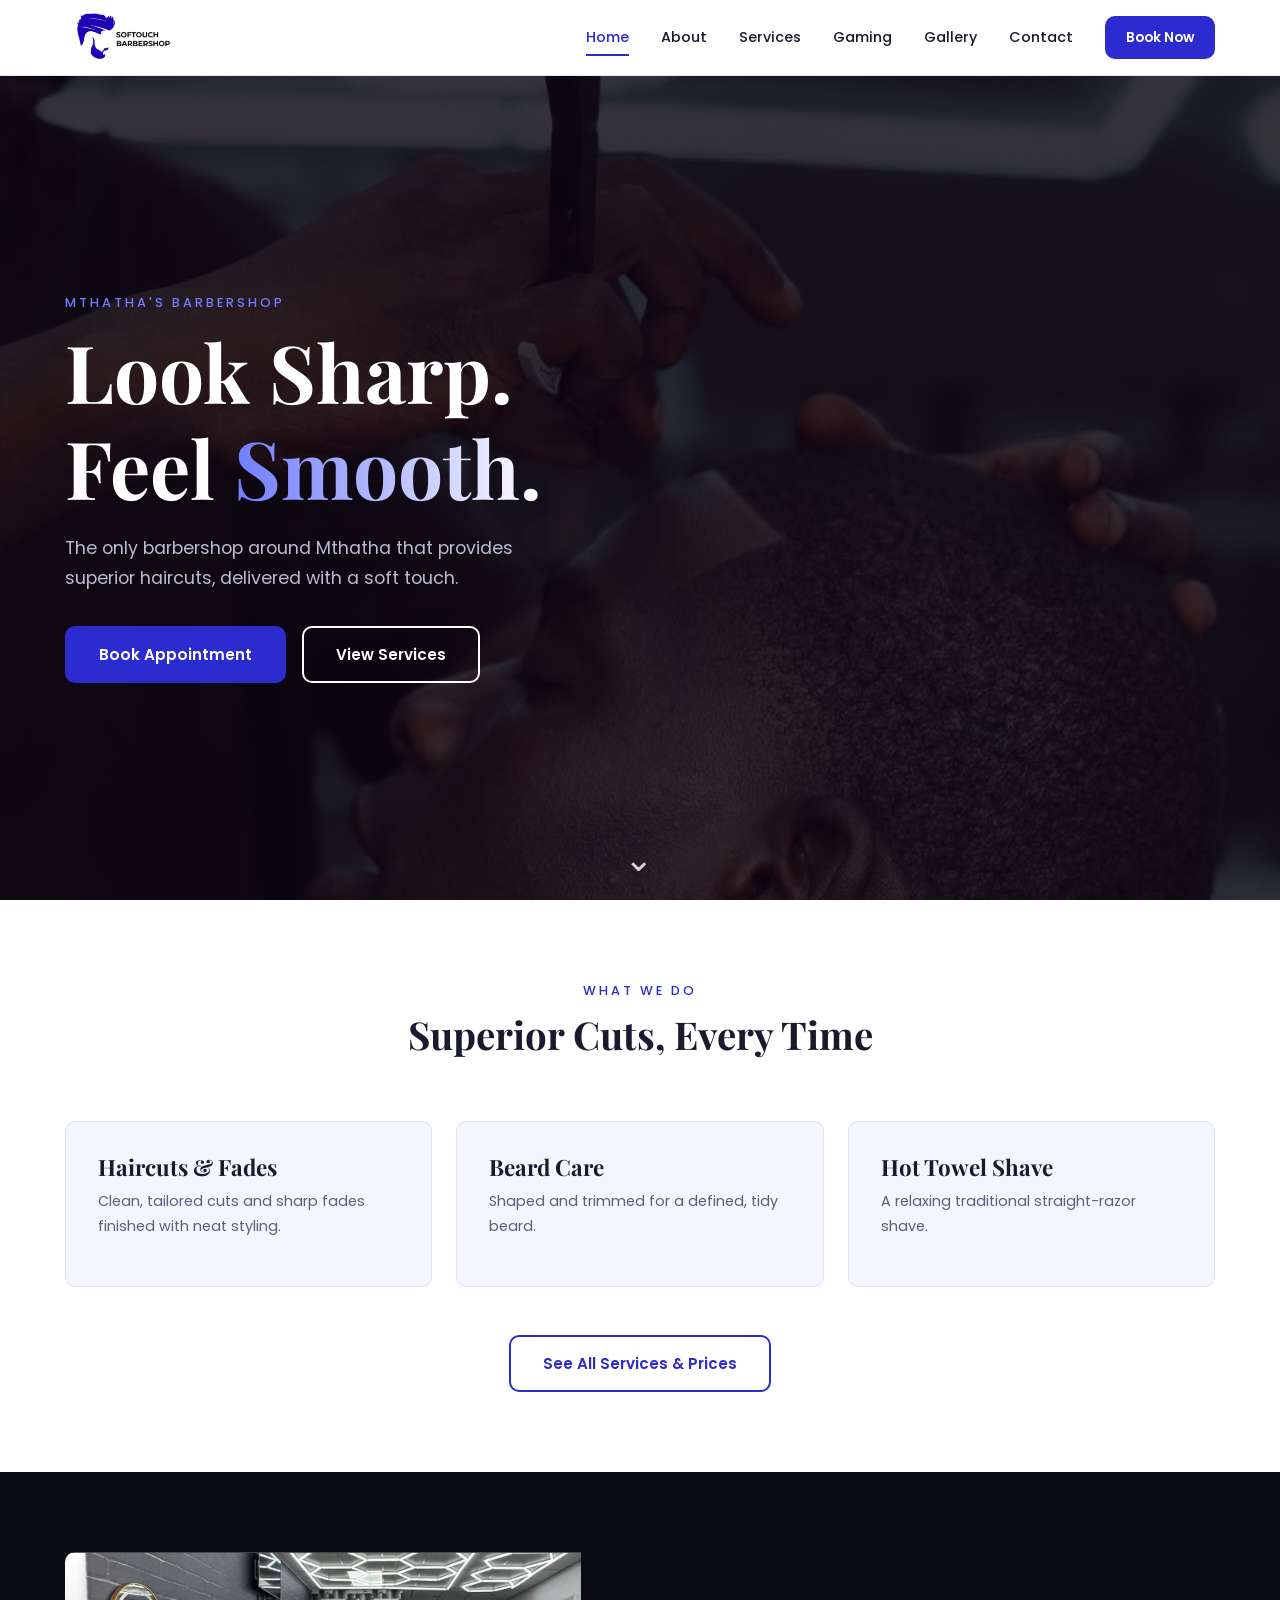
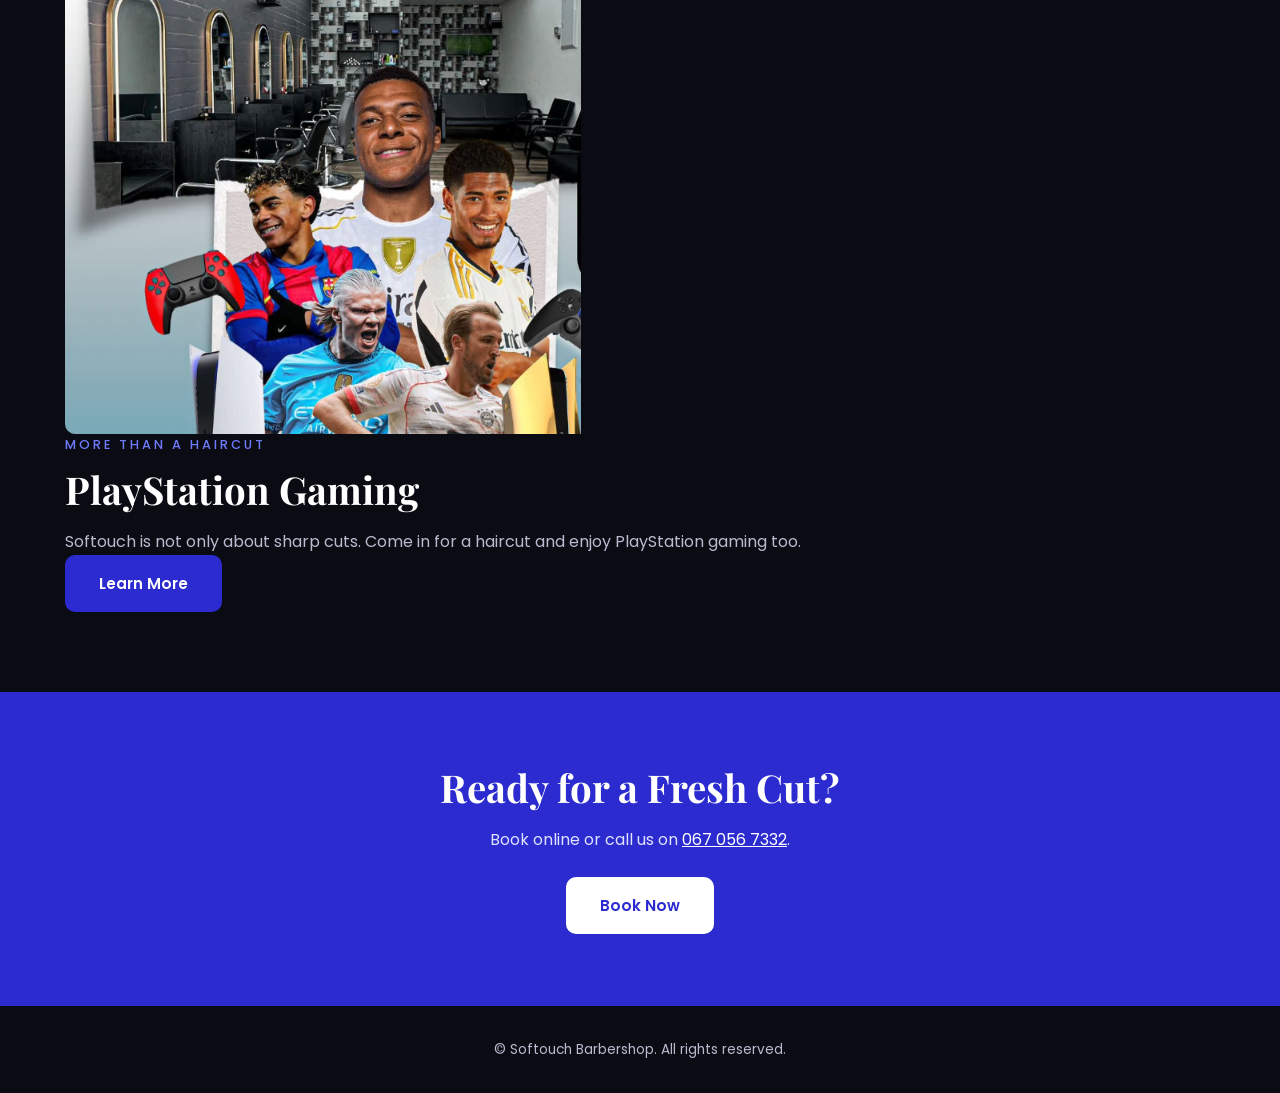
==== index.html @ b6063e14 "edited home page" ====
<!DOCTYPE html>
<html lang="en">
<head>
  <meta charset="UTF-8">
  <meta name="viewport" content="width=device-width, initial-scale=1.0">
  <title>Softouch Barbershop | Superior Haircuts in Mthatha</title>
  <meta name="description" content="Softouch Barbershop on Nelson Mandela Drive, Mthatha - superior haircuts, beard trims, shaves and PlayStation gaming. Call 067 056 7332.">
  <link rel="preconnect" href="https://fonts.googleapis.com">
  <link href="https://fonts.googleapis.com/css2?family=Playfair+Display:wght@600;700&family=Poppins:wght@300;400;500;600&display=swap" rel="stylesheet">
  <link rel="stylesheet" href="style.css">
</head>
<body>

  <header class="header" id="header">
    <div class="container nav-wrap">
      <a href="index.html" class="logo">
        <img src="images/logo.png" alt="Softouch Barbershop logo">
      </a>
      <nav class="nav" id="nav">
        <a href="index.html" class="active">Home</a>
        <a href="about.html">About</a>
        <a href="services.html">Services</a>
        <a href="gaming.html">Gaming</a>
        <a href="gallery.html">Gallery</a>
        <a href="contact.html">Contact</a>
        <a href="booking.html" class="btn btn-small">Book Now</a>
      </nav>
      <button class="menu-toggle" id="menuToggle" aria-label="Open menu">
        <span></span><span></span><span></span>
      </button>
    </div>
  </header>

  <main>
    <!-- HERO: the children of .hero-content animate in one after another (CSS only) -->
    <section class="hero">
      <div class="container hero-content">
        <p class="eyebrow">Mthatha's Barbershop</p>
        <h1>Look Sharp. <br>Feel <span class="accent">Smooth.</span></h1>
        <p class="hero-text">The only barbershop around Mthatha that provides superior haircuts, delivered with a soft touch.</p>
        <div class="hero-buttons">
          <a href="booking.html" class="btn">Book Appointment</a>
          <a href="services.html" class="btn btn-outline">View Services</a>
        </div>
      </div>
      <!-- Bouncing arrow. href="#home-services" jumps to the section below. -->
      <a href="#home-services" class="scroll-down" aria-label="Scroll down">&#8964;</a>
    </section>

    <!-- SERVICES PREVIEW. Each card sits inside a "reveal" wrapper so the
         pop-in animation doesn't interfere with the card's hover effect. -->
    <section class="section" id="home-services">
      <div class="container">
        <div class="section-head reveal">
          <p class="eyebrow">What We Do</p>
        <h2 class="drift-left">Superior Cuts, Every Time</h2>
        </div>
        <div class="cards">
          <div class="reveal" style="--delay: 0s">
            <article class="card">
              <h3>Haircuts &amp; Fades</h3>
              <p>Clean, tailored cuts and sharp fades finished with neat styling.</p>
            </article>
          </div>
          <div class="reveal" style="--delay: 0.15s">
            <article class="card">
              <h3>Beard Care</h3>
              <p>Shaped and trimmed for a defined, tidy beard.</p>
            </article>
          </div>
          <div class="reveal" style="--delay: 0.3s">
            <article class="card">
              <h3>Hot Towel Shave</h3>
              <p>A relaxing traditional straight-razor shave.</p>
            </article>
          </div>
        </div>
        <p class="center-btn reveal"><a href="services.html" class="btn btn-outline">See All Services &amp; Prices</a></p>
      </div>
    </section>

    <!-- GAMING TEASER: photo slides in from the left, text from the right -->
    <section class="section section-dark">
      <div class="container about-grid">
        <div class="about-image reveal reveal-left">
          <img src="./images/gaming.png" alt="PlayStation gaming at Softouch Barbershop">
        </div>
        <div class="about-text reveal reveal-right">
          <p class="eyebrow">More Than a Haircut</p>
          <h2>PlayStation Gaming</h2>
          <p>Softouch is not only about sharp cuts. Come in for a haircut and enjoy PlayStation gaming too.</p>
          <a href="gaming.html" class="btn">Learn More</a>
        </div>
      </div>
    </section>

    <!-- CALL TO ACTION -->
    <section class="cta">
      <div class="container reveal">
        <h2>Ready for a Fresh Cut?</h2>
        <p>Book online or call us on <a class="phone-link" href="tel:+27670567332">067 056 7332</a>.</p>
        <a href="booking.html" class="btn">Book Now</a>
      </div>
    </section>
  </main>

  <footer class="footer">
    <div class="container">
      <p>&copy; <span id="year"></span> Softouch Barbershop. All rights reserved.</p>
    </div>
  </footer>

  <script src="script.js"></script>
</body>
</html>
---- style.css ----
/* ============ COLOUR VARIABLES ============
   Blue, white and black, taken from the Softouch logo.
   Change a value here and the whole site updates. */
:root {
  --blue: #2b2bd0;          /* main blue (buttons, links, accents) */
  --blue-dark: #1d1da6;     /* darker blue for hover */
  --blue-bright: #6f7cff;   /* lighter blue, readable on black backgrounds */
  --black: #0b0b14;         /* main black */
  --black-soft: #15151f;    /* slightly lighter black for cards */
  --white: #ffffff;
  --off-white: #f4f5ff;     /* very light blue-white for cards */
  --text: #1a1a2e;          /* dark text on white sections */
  --muted: #5c5f77;         /* softer text on white sections */
  --muted-light: #b9bccf;   /* softer text on black sections */
  --radius: 10px;
}

/* ============ RESET ============ */
* { margin: 0;
   padding: 0;
    box-sizing: border-box;
}

html {
   scroll-behavior: smooth;
}

body {
  font-family: 'Poppins', sans-serif;
  background: var(--white);   /* the page is now WHITE by default */
  color: var(--text);
  line-height: 1.7;
}

img {
   max-width: 100%; 
   display: block;
}
a { text-decoration: none;
   color: inherit;
}
ul {
   list-style: none;
}

.container {
  width: 90%;
  max-width: 1150px;
  margin: 0 auto; 
}

/* ============ REUSABLE PIECES ============ */
h1, h2, h3 { font-family: 'Playfair Display', serif; line-height: 1.2; }
h2 { font-size: 2.4rem; margin-bottom: 1rem; }

.accent { color: var(--blue-bright); }

.eyebrow {
  color: var(--blue);
  text-transform: uppercase;
  letter-spacing: 3px;
  font-size: 0.8rem;
  font-weight: 500;
  margin-bottom: 0.6rem;
}

/* Buttons: solid blue with white text */
.btn {
  display: inline-block;
  background: var(--blue);
  color: var(--white);
  padding: 0.85rem 2rem;
  border: 2px solid var(--blue);
  border-radius: var(--radius);
  font-weight: 600;
  font-family: inherit;
  font-size: 0.95rem;
  cursor: pointer;
  transition: 0.3s;
}
.btn:hover { 
  background: var(--blue-dark); 
  border-color: var(--blue-dark);
}

/* Outline button: blue border, fills blue on hover */
.btn-outline { background: transparent; color: var(--blue); }
.btn-outline:hover { background: var(--blue); color: var(--white); }

.btn-small { padding: 0.5rem 1.2rem; font-size: 0.85rem; }

.section { padding: 5rem 0; background: var(--white); }
.section-head { text-align: center; margin-bottom: 3rem; }
.center-btn { text-align: center; margin-top: 3rem; }

/* BLACK sections: dark background, white text, lighter blue accents */
.section-dark { background: var(--black); color: var(--white); }
.section-dark .eyebrow { color: var(--blue-bright); }
.section-dark p { color: var(--muted-light); }
.section-dark .btn-outline { color: var(--white); border-color: var(--white); }
.section-dark .btn-outline:hover { background: var(--white); color: var(--blue); }

/* ============ HEADER (white, to match the logo's white background) ============ */
.header {
  position: fixed;
  top: 0; left: 0;
  width: 100%;
  z-index: 100;
  background: var(--white);
  border-bottom: 1px solid #e6e8ff;
  transition: 0.3s;
}
.header.scrolled { box-shadow: 0 4px 20px rgba(0, 0, 0, 0.15); }

.nav-wrap { 
  display: flex;
 justify-content: space-between; 
 align-items: center; 
 height: 75px;
}

.logo img { 
  height: 58px; 
  margin-left: 0px;
  width: auto; 
}  /* the logo contains the shop name already */

.nav {
  display: flex; 
  align-items: center;
  gap: 2rem; 
}
.nav a:not(.btn) {
  font-size: 0.9rem;
  font-weight: 500;
  color: var(--text);
  transition: 0.2s; }
.nav a:not(.btn):hover,
.nav a.active:not(.btn) { color: var(--blue); }
/* ============ NAV: BLUE LINE ON HOVER ============ */

/* Each normal nav link (not the "Book Now" button) gets an invisible line under it */
.nav a:not(.btn) {
  position: relative;              /* lets the line be positioned inside the link */
  padding: 0.4rem 0;               /* space between the text and the line */
}

.nav a:not(.btn)::after {
  content: "";                     /* a pseudo-element needs content to appear */
  position: absolute;
  left: 0;
  bottom: 0;                       /* sits along the bottom edge of the link */
  width: 100%;
  height: 2px;                     /* line thickness */
  background: var(--blue);
  transform: scaleX(0);            /* squashed to zero width, so invisible */
  transform-origin: left;          /* the line grows from the left side */
  transition: transform 0.3s ease; /* animates the growing */
}

/* On hover, and for the page you're currently on, stretch the line to full width */
.nav a:not(.btn):hover::after,
.nav a.active:not(.btn)::after {
  transform: scaleX(1);
}

/* On phones the links are stacked, so center them to keep the line only under the text */
@media (max-width: 800px) {
  .nav { align-items: center; }
  .nav a:not(.btn) { padding: 0.6rem 0; }
}

.menu-toggle { 
  display: none;
  background: none;
  border: none;
   cursor: pointer;
}
.menu-toggle span { 
  display: block;
  width: 26px;
  height: 3px; 
  background: var(--black); margin: 5px 0; transition: 0.3s; }

/* ============ HERO (black overlay, white text) ============ */
.hero {
  min-height: 100vh;
  display: flex;
  align-items: center;
  color: var(--white);
  background:
    linear-gradient(rgba(5, 5, 20, 0.75), rgba(5, 5, 20, 0.75)),
    url('./images/services.jpg') center/cover no-repeat,
    var(--black);
}
.hero-content { padding-top: 75px; }
.hero .eyebrow { color: var(--blue-bright); }
.hero h1 { font-size: clamp(2.8rem, 7vw, 5rem); margin-bottom: 1.2rem; }
.hero-text { max-width: 520px; color: var(--muted-light); margin-bottom: 2rem; font-size: 1.1rem; }
.hero-buttons { display: flex; gap: 1rem; flex-wrap: wrap; }
.hero .btn-outline { color: var(--white); border-color: var(--white); }
.hero .btn-outline:hover { background: var(--white); color: var(--blue); }

/* ============ PAGE BANNER (title strip on inner pages) ============ */
.page-banner {
  padding: calc(75px + 4rem) 0 4rem;   /* 75px = header height, so the title isn't covered */
  text-align: center;
  color: var(--white);
  background: linear-gradient(135deg, var(--black), #14146b);  /* black fading to deep blue */
}
.page-banner .eyebrow { color: var(--blue-bright); }
.page-banner h1 { font-size: clamp(2.2rem, 5vw, 3.5rem); }

/* ============ CALL TO ACTION BAND (blue) ============ */
.cta { background: var(--blue); color: var(--white); text-align: center; padding: 4.5rem 0; }
.cta p { color: #dfe2ff; margin-bottom: 1.5rem; }
.cta .phone-link { color: var(--white); text-decoration: underline; }
.cta .btn { background: var(--white); color: var(--blue); border-color: var(--white); }
.cta .btn:hover { background: var(--black); color: var(--white); border-color: var(--black); }

/* ============ HOME PAGE ANIMATIONS ============ */

/* Hero text: each item slides up in turn.
   "both" holds the hidden start state during the delay. */
@keyframes heroUp {
  from { opacity: 0; transform: translateY(40px); }
  to   { opacity: 1; transform: translateY(0); }
}
.hero-content > * { animation: heroUp 0.9s ease both; }
.hero-content > :nth-child(1) { animation-delay: 0.2s; }   /* eyebrow */
.hero-content > :nth-child(2) { animation-delay: 0.4s; }   /* heading */
.hero-content > :nth-child(3) { animation-delay: 0.6s; }   /* paragraph */
.hero-content > :nth-child(4) { animation-delay: 0.8s; }   /* buttons */

/* Shimmer: the blue gradient slides across the word "Smooth." */
@keyframes shimmer { to { background-position: 200% center; } }
.hero h1 .accent {
  background: linear-gradient(90deg, var(--blue-bright), var(--white), var(--blue-bright));
  background-size: 200% auto;
  -webkit-background-clip: text;          /* clips the gradient to the letter shapes */
  background-clip: text;
  -webkit-text-fill-color: transparent;   /* makes the text itself see-through so the gradient shows */
  animation: shimmer 4s linear infinite;
}

/* Bouncing scroll arrow at the bottom of the hero */
.hero { position: relative; }             /* so the arrow can be placed inside it */
.scroll-down {
  position: absolute;
  bottom: 1.5rem;
  left: 50%;
  margin-left: -1rem;                     /* half of the arrow's width, to center it */
  color: var(--white);
  font-size: 2.2rem;
  line-height: 1;
  opacity: 0.8;
  animation: bounce 1.8s ease-in-out infinite;
}
@keyframes bounce {
  0%, 100% { transform: translateY(0); }
  50%      { transform: translateY(12px); }
}

/* Button lift on hover (all buttons on the site) */
.btn { transition: transform 0.3s ease, background 0.3s ease, color 0.3s ease, border-color 0.3s ease; }
.btn:hover { transform: translateY(-3px); }

/* Gaming photo zooms slightly when hovered (the box clips it) */
.about-image { overflow: hidden; border-radius: var(--radius); }
.about-image img { transition: transform 0.6s ease; }
.about-image:hover img { transform: scale(1.05); }

.section-head { overflow: hidden; }

/* ============ ABOUT PAGE ============ */

/* 1. Split opening: two equal halves side by side */
.about-hero {
  display: grid;
  grid-template-columns: 1fr 1fr;
  min-height: 90vh;
  padding-top: 75px;               /* room for the fixed header */
  background: var(--black);
  color: var(--white);
}
.about-hero-text {
  display: flex;
  flex-direction: column;          /* stack the items vertically */
  justify-content: center;         /* center them top-to-bottom */
  padding: 4rem 8%;
}
.about-hero-text .eyebrow { color: var(--blue-bright); }
.about-hero-text h1 { font-size: clamp(2.4rem, 5vw, 4rem); margin-bottom: 1.2rem; }
.about-hero-text p { color: var(--muted-light); margin-bottom: 2rem; font-size: 1.1rem; max-width: 460px; }
.about-hero-text .btn { align-self: flex-start; }   /* keep the button its own width */
.about-hero-photo img { width: 100%; height: 100%; object-fit: cover; background: #14146b; }

/* 2. Story: the blue frame is a pseudo-element placed behind the photo */
.about-story-grid { display: grid; grid-template-columns: 0.9fr 1.1fr; gap: 5rem; align-items: center; }
.about-frame { position: relative; }
.about-frame::before {
  content: "";
  position: absolute;
  top: 24px; left: -24px;          /* offset the blue block down-left */
  width: 100%; height: 100%;
  background: var(--blue);
  border-radius: var(--radius);
  z-index: 0;
}
.about-frame img {
  position: relative;              /* lets z-index put the photo above the blue block */
  z-index: 1;
  width: 100%;
  height: 480px;
  object-fit: cover;
  border-radius: var(--radius);
  background: #e6e8ff;
}
.about-story p { color: var(--muted); margin-bottom: 1rem; }

/* 3. Quote band */
.about-quote { background: var(--black); padding: 5rem 0; text-align: center; }
.about-quote p {
  font-family: 'Playfair Display', serif;
  font-size: clamp(1.6rem, 4vw, 2.8rem);
  color: var(--white);
  max-width: 800px;
  margin: 0 auto;
  line-height: 1.3;
}

/* 4. Numbered features */
.about-features { background: var(--off-white); }
.feature-grid { display: grid; grid-template-columns: repeat(3, 1fr); gap: 2rem; }
.feature { border-top: 4px solid var(--blue); padding-top: 1.5rem; }
.feature-num {
  display: block;
  font-family: 'Playfair Display', serif;
  font-size: 3rem;
  color: var(--blue);
  line-height: 1;
  margin-bottom: 0.8rem;
}
.feature h3 { font-size: 1.4rem; margin-bottom: 0.5rem; }
.feature p { color: var(--muted); font-size: 0.95rem; }

/* About page on tablets and phones: stack everything */
@media (max-width: 800px) {
  .about-hero { grid-template-columns: 1fr; min-height: auto; }
  .about-hero-text { padding: 3rem 6%; }
  .about-hero-photo img { height: 320px; }
  .about-story-grid, .feature-grid { grid-template-columns: 1fr; gap: 2.5rem; }
  .about-frame { margin-left: 24px; }   /* makes space for the offset blue frame */
  .about-frame img { height: 340px; }
}
/* ============ CARDS ============ */
.cards { display: grid; grid-template-columns: repeat(auto-fit, minmax(300px, 1fr)); gap: 1.5rem; }
.card {
  background: var(--off-white);
  padding: 2rem;
  border-radius: var(--radius);
  border: 1px solid #dfe2ff;
  transition: 0.3s;
}
.card:hover { transform: translateY(-6px); border-color: var(--blue); }
.card h3 { font-size: 1.4rem; margin-bottom: 0.5rem; }
.card p { color: var(--muted); font-size: 0.9rem; margin-bottom: 1rem; }
.price { color: var(--blue); font-size: 1.5rem; font-weight: 600; }
/* ============ ABOUT: COMMUNITY & CULTURE ============ */
.community-intro { max-width: 700px; margin: 0 auto; }   /* centers the intro paragraph */
.community-intro a { color: var(--blue-bright); text-decoration: underline; }
.community-intro a:hover { color: var(--white); }

.community-grid { display: grid; grid-template-columns: repeat(3, 1fr); gap: 1.5rem; }
.community-card {
  background: var(--black-soft);
  border: 1px solid #26264a;
  border-left: 4px solid var(--blue);          /* blue accent stripe on the left */
  border-radius: var(--radius);
  padding: 2rem;
  transition: transform 0.3s ease, border-color 0.3s ease;
}
.community-card:hover { transform: translateY(-8px); border-color: var(--blue-bright); }
.community-card h3 { color: var(--white); font-size: 1.4rem; margin-bottom: 0.5rem; }
.community-card p { color: var(--muted-light); font-size: 0.95rem; margin: 0; }

@media (max-width: 800px) {
  .community-grid { grid-template-columns: 1fr; }   /* stack the cards on phones */
}

/* ============ GALLERY ============ */
.gallery { display: grid; grid-template-columns: repeat(auto-fit, minmax(260px, 1fr)); gap: 1rem; }

/* figure is the box around each photo + caption. overflow:hidden clips the zoom effect inside rounded corners */
.gallery figure { position: relative; overflow: hidden; border-radius: var(--radius); background: #e6e8ff; }

.gallery img { width: 100%; height: 320px; object-fit: cover; transition: 0.4s; }
.gallery figure:hover img { transform: scale(1.06); }

/* Caption sits on the bottom of the photo with a black fade behind it so the white text is readable */
.gallery figcaption {
  position: absolute;
  bottom: 0; left: 0;
  width: 100%;
  padding: 2rem 1rem 0.8rem;
  color: var(--white);
  font-weight: 500;
  font-size: 0.9rem;
  background: linear-gradient(transparent, rgba(5, 5, 20, 0.85));
}

/* ============ BOOKING FORM ============ */
.booking-wrap { max-width: 800px; }
.form-row { display: grid; grid-template-columns: 1fr 1fr; gap: 1.5rem; margin-bottom: 1.5rem; }
.field label { display: block; margin-bottom: 0.4rem; font-size: 0.85rem; color: var(--muted); }
.field input, .field select {
  width: 100%;
  padding: 0.8rem 1rem;
  background: var(--off-white);
  color: var(--text);
  border: 1px solid #cfd3f5;
  border-radius: var(--radius);
  font-family: inherit;
  font-size: 0.95rem;
}
.field input:focus, .field select:focus { outline: none; border-color: var(--blue); }
.field.invalid input, .field.invalid select { border-color: #d63a3a; }
.error { color: #d63a3a; font-size: 0.78rem; display: block; min-height: 1.2em; }
.form-success { margin-top: 1rem; color: var(--blue); font-weight: 500; }

/* ============ CONTACT ============ */
.contact-grid { display: grid; grid-template-columns: 1fr 1fr; gap: 4rem; }
.contact-grid p { color: var(--muted); margin-bottom: 0.5rem; }
.contact-grid h3 { margin-bottom: 1rem; font-size: 1.6rem; }
.phone-link { color: var(--blue); }
.phone-link:hover { text-decoration: underline; }
.hours li { display: flex; justify-content: space-between; padding: 0.7rem 0; border-bottom: 1px solid #e0e3ff; color: var(--muted); }

/* ============ FOOTER (black) ============ */
.footer { text-align: center; padding: 2rem 0; background: var(--black); color: var(--muted-light); font-size: 0.85rem; }

/* ============ RESPONSIVE (tablets and phones) ============ */
@media (max-width: 800px) {
  .menu-toggle { display: block; }

  .nav {
    position: absolute;
    top: 75px; left: 0;
    width: 100%;
    flex-direction: column;
    background: var(--white);
    padding: 2rem 0;
    display: none;
    border-bottom: 1px solid #e6e8ff;
  }
  .nav.open { display: flex; }

  .about-grid, .contact-grid, .form-row { grid-template-columns: 1fr; }
  .about-grid { gap: 2rem; }
  .section { padding: 3.5rem 0; }
}
/* ============ LIGHTBOX (gallery photo viewer) ============ */
.gallery figure { cursor: pointer; }   /* shows the hand cursor over photos */

.lightbox {
  position: fixed;
  inset: 0;                            /* shorthand for top/right/bottom/left = 0, covers the whole screen */
  background: rgba(5, 5, 20, 0.92);
  display: none;                       /* hidden until JS adds the "open" class */
  align-items: center;
  justify-content: center;
  z-index: 300;                        /* above the header (z-index 100) */
}
.lightbox.open { display: flex; }

.lightbox img { max-width: 85%; max-height: 85vh; border-radius: var(--radius); }

.lightbox button {
  position: absolute;
  background: none;
  border: none;
  color: var(--white);
  font-size: 2rem;
  cursor: pointer;
  padding: 1rem;
}
.lightbox-close { top: 1rem; right: 1.5rem; font-size: 2.5rem !important; }
.lightbox-prev { left: 0.5rem; top: 50%; transform: translateY(-50%); }
.lightbox-next { right: 0.5rem; top: 50%; transform: translateY(-50%); }
.lightbox button:hover { color: var(--blue-bright); }
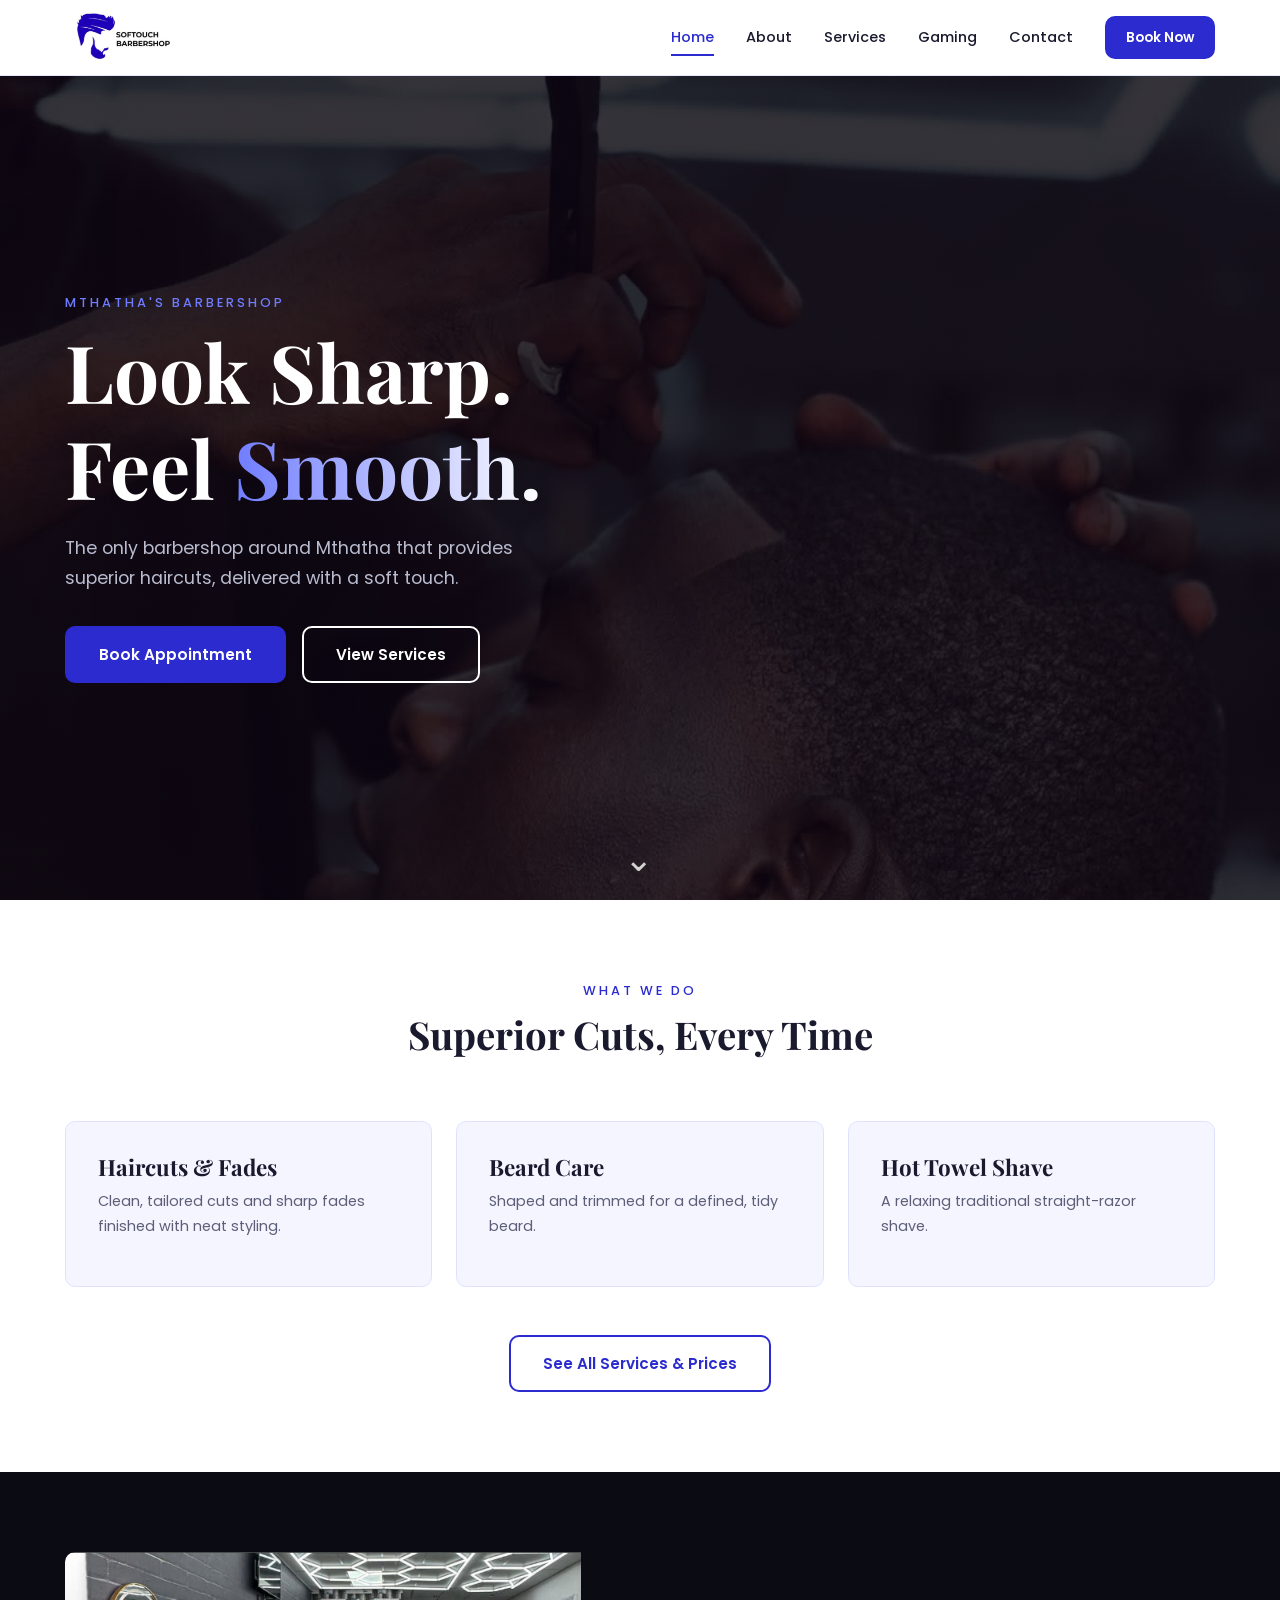
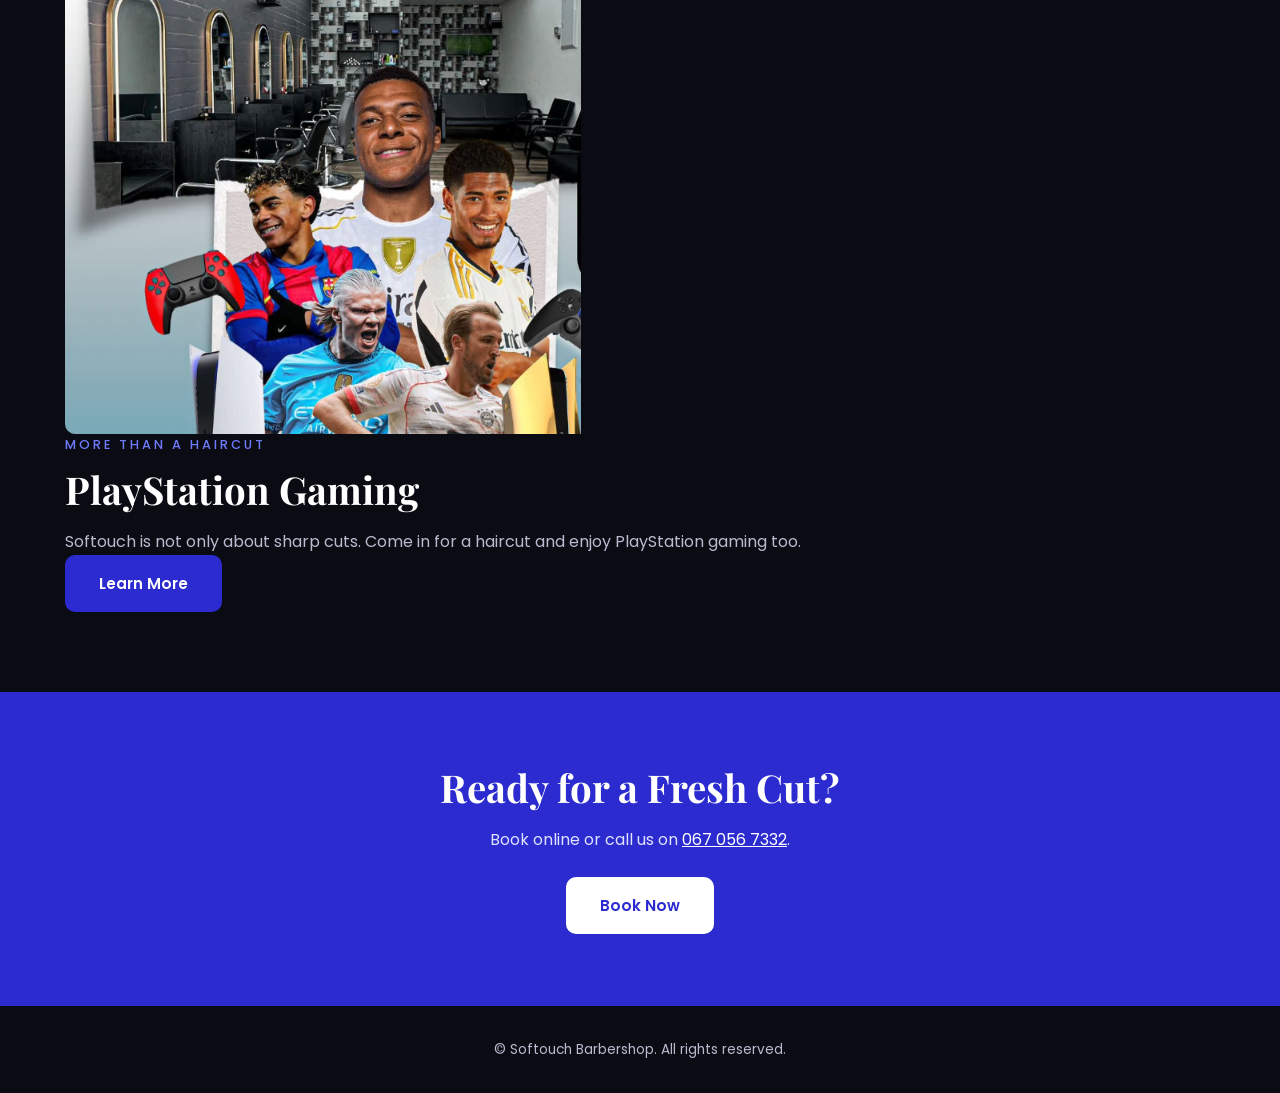
==== commit b954bf94: "removed gallery <a> to all html pages" ====
--- a/index.html
+++ b/index.html
@@ -21,7 +21,6 @@
         <a href="about.html">About</a>
         <a href="services.html">Services</a>
         <a href="gaming.html">Gaming</a>
-        <a href="gallery.html">Gallery</a>
         <a href="contact.html">Contact</a>
         <a href="booking.html" class="btn btn-small">Book Now</a>
       </nav>
--- a/style.css
+++ b/style.css
@@ -351,6 +351,7 @@
   .about-hero-photo img { height: 320px; }
   .about-story-grid, .feature-grid { grid-template-columns: 1fr; gap: 2.5rem; }
   .about-frame { margin-left: 24px; }   /* makes space for the offset blue frame */
+  
   .about-frame img { height: 340px; }
 }
 /* ============ CARDS ============ */
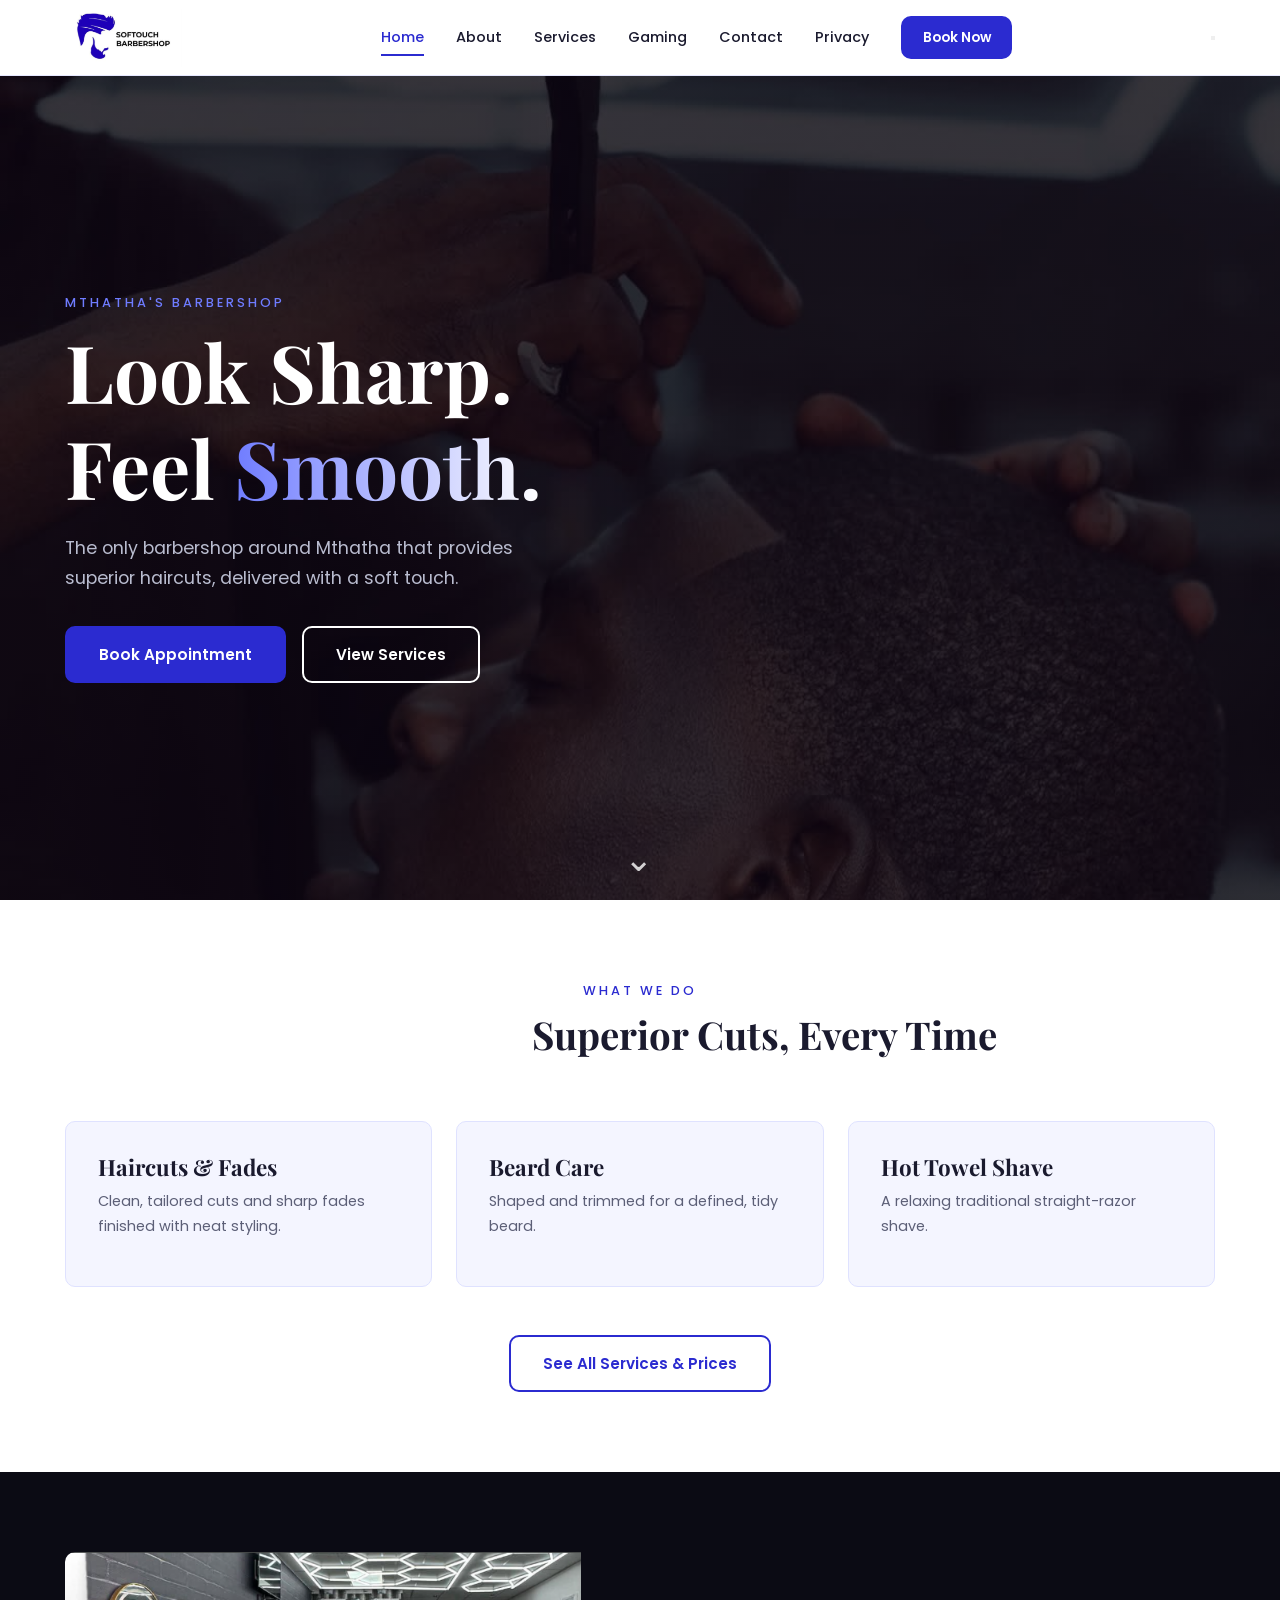
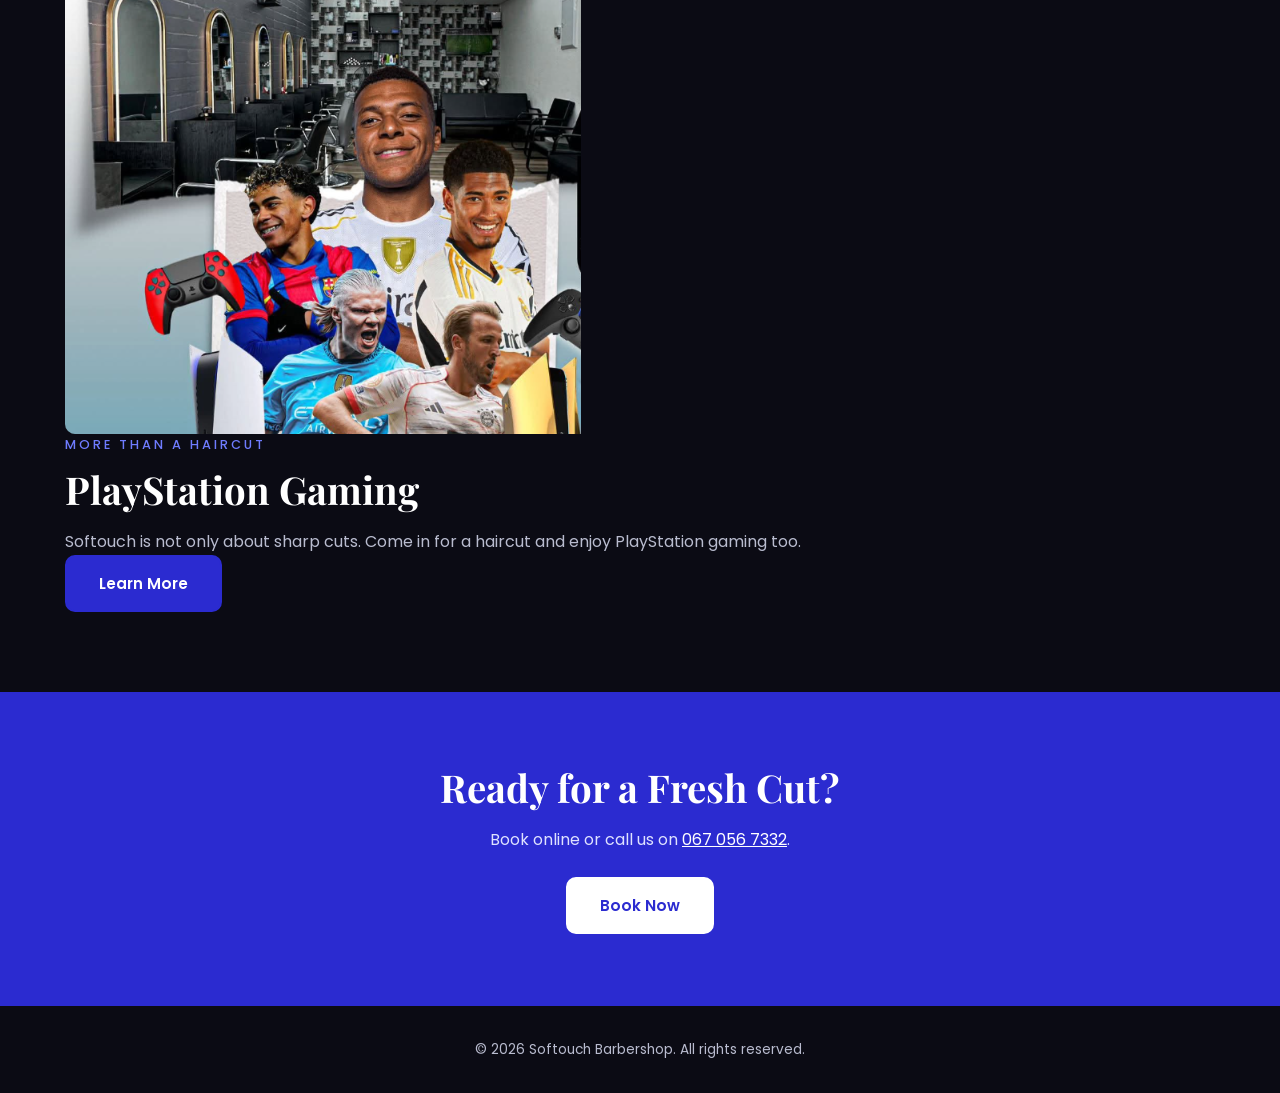
==== commit 3a4cd5ff: "added privacy.html to all nav" ====
--- a/index.html
+++ b/index.html
@@ -22,6 +22,7 @@
         <a href="services.html">Services</a>
         <a href="gaming.html">Gaming</a>
         <a href="contact.html">Contact</a>
+        <a href="privacy.html">Privacy</a>
         <a href="booking.html" class="btn btn-small">Book Now</a>
       </nav>
       <button class="menu-toggle" id="menuToggle" aria-label="Open menu">
--- a/style.css
+++ b/style.css
@@ -170,18 +170,121 @@
   .nav a:not(.btn) { padding: 0.6rem 0; }
 }
 
-.menu-toggle { 
-  display: none;
-  background: none;
-  border: none;
-   cursor: pointer;
-}
-.menu-toggle span { 
-  display: block;
-  width: 26px;
-  height: 3px; 
-  background: var(--black); margin: 5px 0; transition: 0.3s; }
-
+/* ============ MOBILE MENU: FINAL (glass panel + hover toggle) ============ */
+@media (max-width: 800px) {
+
+  /* ---------- TOGGLE BUTTON ---------- */
+  .header .menu-toggle {
+    --toggle: #2b2bd0;                 /* CHANGE THIS ONE COLOUR to recolour the whole button */
+    display: flex !important;
+    flex-direction: column;            /* stack the three bars vertically */
+    justify-content: center;
+    align-items: center;
+    gap: 5px;                          /* space between bars */
+    width: 46px;
+    height: 46px;
+    padding: 0;
+    background: #ffffff;
+    border: 2px solid var(--toggle);   /* outline uses the colour above */
+    border-radius: 12px;
+    cursor: pointer;
+    position: relative;
+    z-index: 300;                      /* stays above the menu panel */
+    transition: background 0.3s ease, transform 0.3s ease, box-shadow 0.3s ease;
+  }
+
+  /* The three bars use the same colour */
+  .header .menu-toggle span {
+    display: block !important;
+    width: 24px;
+    height: 3px;
+    margin: 0;
+    background: var(--toggle) !important;
+    border-radius: 2px;
+    transition: transform 0.3s ease, opacity 0.3s ease, background 0.3s ease;
+  }
+
+  /* HOVER (and keyboard focus): box fills with the colour, bars turn white, button lifts */
+  .header .menu-toggle:hover,
+  .header .menu-toggle:focus-visible {
+    background: var(--toggle);
+    transform: translateY(-2px);
+    box-shadow: 0 8px 18px rgba(43, 43, 208, 0.35);   /* shadow glow: edit the rgb to match your colour */
+  }
+
+  /* OPEN state: the same filled look, so it's clear the menu is on */
+  .header .menu-toggle.open { background: var(--toggle); }
+
+  .header .menu-toggle:hover span,
+  .header .menu-toggle:focus-visible span,
+  .header .menu-toggle.open span {
+    background: #ffffff !important;
+  }
+
+  /* Pressed: shrinks slightly, which also gives feedback on touch screens */
+  .header .menu-toggle:active { transform: scale(0.94); }
+
+  /* Bars turn into an X when open (8px = bar height 3px + gap 5px) */
+  .header .menu-toggle.open span:nth-child(1) { transform: translateY(8px) rotate(45deg); }
+  .header .menu-toggle.open span:nth-child(2) { opacity: 0; }
+  .header .menu-toggle.open span:nth-child(3) { transform: translateY(-8px) rotate(-45deg); }
+
+  /* ---------- MENU PANEL (unchanged from your version) ---------- */
+  .header .nav {
+    display: none;
+    position: absolute !important;
+    top: 83px !important;
+    left: 12px !important;
+    right: 12px !important;
+    bottom: auto !important;
+    width: auto !important;
+    height: auto !important;
+    min-height: 0 !important;
+    flex-direction: column !important;
+    justify-content: flex-start !important;
+    align-items: stretch !important;
+    gap: 0.5rem !important;
+    padding: 1rem !important;
+    border-radius: 18px !important;
+    background: rgba(11, 11, 40, 0.94) !important;
+    -webkit-backdrop-filter: blur(16px) saturate(160%);
+    backdrop-filter: blur(16px) saturate(160%);
+    border: 1px solid rgba(255, 255, 255, 0.25) !important;
+    box-shadow: 0 20px 40px rgba(0, 0, 0, 0.3) !important;
+    z-index: 200;
+  }
+
+  .header .nav.open { display: flex !important; }
+
+  .header .nav a:not(.btn) {
+    display: block !important;
+    width: 100% !important;
+    text-align: left !important;
+    padding: 0.95rem 1.2rem !important;
+    font-size: 1.02rem !important;
+    color: #ffffff !important;
+    background: rgba(255, 255, 255, 0.1) !important;
+    border: 1px solid rgba(255, 255, 255, 0.15) !important;
+    border-radius: 12px !important;
+    opacity: 1 !important;
+  }
+
+  .header .nav a:not(.btn)::after { display: none !important; content: none !important; }
+
+  .header .nav a.active:not(.btn) {
+    background: rgba(43, 43, 208, 0.6) !important;
+    border-color: rgba(111, 124, 255, 0.8) !important;
+  }
+
+  .header .nav .btn {
+    display: block !important;
+    width: 100% !important;
+    margin: 0.5rem 0 0 !important;
+    padding: 0.95rem 0 !important;
+    text-align: center !important;
+    border-radius: 12px !important;
+  }
+}
 /* ============ HERO (black overlay, white text) ============ */
 .hero {
   min-height: 100vh;
@@ -388,27 +491,39 @@
 @media (max-width: 800px) {
   .community-grid { grid-template-columns: 1fr; }   /* stack the cards on phones */
 }
-
-/* ============ GALLERY ============ */
-.gallery { display: grid; grid-template-columns: repeat(auto-fit, minmax(260px, 1fr)); gap: 1rem; }
-
-/* figure is the box around each photo + caption. overflow:hidden clips the zoom effect inside rounded corners */
-.gallery figure { position: relative; overflow: hidden; border-radius: var(--radius); background: #e6e8ff; }
-
-.gallery img { width: 100%; height: 320px; object-fit: cover; transition: 0.4s; }
-.gallery figure:hover img { transform: scale(1.06); }
-
-/* Caption sits on the bottom of the photo with a black fade behind it so the white text is readable */
-.gallery figcaption {
-  position: absolute;
-  bottom: 0; left: 0;
-  width: 100%;
-  padding: 2rem 1rem 0.8rem;
-  color: var(--white);
-  font-weight: 500;
-  font-size: 0.9rem;
-  background: linear-gradient(transparent, rgba(5, 5, 20, 0.85));
-}
+/* ============ GAMING: HOW IT WORKS ============ */
+.game-how { background: var(--white); }
+
+.step-grid { display: grid; grid-template-columns: repeat(3, 1fr); gap: 2rem; }
+.step { text-align: center; padding: 1rem; }
+.step-num {
+  display: flex;                    /* flex centers the number inside the circle */
+  align-items: center;
+  justify-content: center;
+  width: 64px; height: 64px;
+  margin: 0 auto 1rem;              /* auto left/right margins center the circle */
+  background: var(--blue);
+  color: var(--white);
+  font-family: 'Playfair Display', serif;
+  font-size: 1.8rem;
+  border-radius: 50%;               /* 50% turns the square into a circle */
+  box-shadow: 0 0 0 6px #dfe2ff;    /* soft ring around the circle */
+}
+.step h3 { font-size: 1.4rem; margin-bottom: 0.5rem; }
+.step p { color: var(--muted); font-size: 0.95rem; }
+
+/* Small rule line under the steps */
+.game-note {
+  text-align: center;
+  margin-top: 2.5rem;
+  color: var(--blue);
+  font-weight: 600;
+}
+
+@media (max-width: 800px) {
+  .step-grid { grid-template-columns: 1fr; gap: 1.5rem; }
+}
+
 
 /* ============ BOOKING FORM ============ */
 .booking-wrap { max-width: 800px; }
@@ -428,6 +543,10 @@
 .field.invalid input, .field.invalid select { border-color: #d63a3a; }
 .error { color: #d63a3a; font-size: 0.78rem; display: block; min-height: 1.2em; }
 .form-success { margin-top: 1rem; color: var(--blue); font-weight: 500; }
+/* ============ BOOKING NOTES ============ */
+.form-note { color: var(--muted); font-size: 0.92rem; margin-bottom: 1.5rem; }
+.booking-wrap .form-note:last-child { margin: 1.5rem 0 0; }   /* the "Prefer to call?" line under the form */
+.form-success { line-height: 1.5; }
 
 /* ============ CONTACT ============ */
 .contact-grid { display: grid; grid-template-columns: 1fr 1fr; gap: 4rem; }
@@ -488,4 +607,226 @@
 .lightbox-close { top: 1rem; right: 1.5rem; font-size: 2.5rem !important; }
 .lightbox-prev { left: 0.5rem; top: 50%; transform: translateY(-50%); }
 .lightbox-next { right: 0.5rem; top: 50%; transform: translateY(-50%); }
-.lightbox button:hover { color: var(--blue-bright); }+.lightbox button:hover { color: var(--blue-bright); }
+/* ============ SERVICES PAGE ============ */
+
+/* Trust bar: black strip with three facts, separated by thin lines */
+.trust-bar { background: var(--black); color: var(--white); padding: 1.6rem 0; }
+.trust-grid { display: grid; grid-template-columns: repeat(3, 1fr); text-align: center; }
+.trust-item { display: flex; flex-direction: column; padding: 0.4rem 1rem; }
+.trust-item + .trust-item { border-left: 1px solid #2a2a55; }   /* line between items, not before the first */
+.trust-item strong { color: var(--blue-bright); font-size: 1.05rem; }
+.trust-item span { color: var(--muted-light); font-size: 0.85rem; }
+
+.services-pro { background: var(--off-white); }
+.services-intro { max-width: 620px; margin: 0 auto; color: var(--muted); }
+
+/* Card grid: as many 260px+ columns as fit */
+.service-grid { display: grid; grid-template-columns: repeat(auto-fit, minmax(260px, 1fr)); gap: 1.8rem; }
+
+.service-card {
+  height: 100%;                       /* all cards in a row end up the same height */
+  display: flex;
+  flex-direction: column;
+  background: var(--white);
+  border: 1px solid #e0e3ff;
+  border-radius: var(--radius);
+  overflow: hidden;                   /* clips the photo to the rounded corners */
+  box-shadow: 0 4px 18px rgba(11, 11, 20, 0.06);
+  transition: transform 0.3s ease, box-shadow 0.3s ease;
+}
+.service-card:hover { transform: translateY(-8px); box-shadow: 0 16px 36px rgba(43, 43, 208, 0.18); }
+
+.service-img { position: relative; height: 200px; background: #dfe2ff; overflow: hidden; }
+.service-img img { width: 100%; height: 100%; object-fit: cover; transition: transform 0.5s ease; }
+.service-card:hover .service-img img { transform: scale(1.07); }   /* photo zooms on hover */
+
+/* Category tag in the corner of the photo */
+.service-tag {
+  position: absolute;
+  top: 12px; left: 12px;
+  background: var(--blue);
+  color: var(--white);
+  font-size: 0.7rem;
+  font-weight: 600;
+  letter-spacing: 1px;
+  text-transform: uppercase;
+  padding: 0.3rem 0.8rem;
+  border-radius: 50px;
+}
+
+.service-body { display: flex; flex-direction: column; flex-grow: 1; padding: 1.5rem; }
+.service-body h3 { font-size: 1.35rem; margin-bottom: 0.4rem; }
+.service-body p { color: var(--muted); font-size: 0.92rem; flex-grow: 1; }   /* pushes the price row to the bottom */
+
+.service-foot {
+  display: flex;
+  justify-content: space-between;
+  align-items: center;
+  margin-top: 1.2rem;
+  padding-top: 1rem;
+  border-top: 1px solid #e6e8ff;
+}
+.service-price { color: var(--blue); font-size: 1.45rem; font-weight: 600; }
+.service-ask { font-size: 0.95rem; }
+.service-link { font-weight: 600; font-size: 0.9rem; color: var(--black); transition: color 0.3s ease; }
+.service-link:hover { color: var(--blue); }
+
+/* Free PlayStation band */
+.perk-band { background: var(--blue); color: var(--white); padding: 3rem 0; }
+.perk-inner { display: flex; align-items: center; gap: 2rem; }
+.perk-icon { font-size: 3.2rem; line-height: 1; }
+.perk-inner h2 { font-size: 1.8rem; margin-bottom: 0.3rem; }
+.perk-inner p { color: #dfe2ff; }
+.perk-inner > div { flex-grow: 1; }
+.perk-band .btn { background: var(--white); color: var(--blue); border-color: var(--white); }
+.perk-band .btn:hover { background: var(--black); color: var(--white); border-color: var(--black); }
+
+@media (max-width: 800px) {
+  .trust-grid { grid-template-columns: 1fr; gap: 0.6rem; }
+  .trust-item + .trust-item { border-left: 0; border-top: 1px solid #2a2a55; padding-top: 0.8rem; }
+  .perk-inner { flex-direction: column; text-align: center; }
+}
+/* ============ GAMING PAGE (complete) ============ */
+
+@keyframes gameUp {
+  from { opacity: 0; transform: translateY(40px); }
+  to   { opacity: 1; transform: translateY(0); }
+}
+@keyframes glowPulse {
+  0%, 100% { transform: scale(1);   opacity: 0.7; }
+  50%      { transform: scale(1.2); opacity: 1; }
+}
+
+/* Hero: black with a pulsing blue glow behind the content */
+.game-hero {
+  position: relative;
+  overflow: hidden;
+  padding: calc(75px + 5rem) 0 6rem;
+  background: var(--black);
+  color: var(--white);
+}
+.game-hero::before {
+  content: "";
+  position: absolute;
+  top: 10%; right: -10%;
+  width: 600px; height: 600px;
+  background: radial-gradient(circle, rgba(43, 43, 208, 0.55), transparent 65%);
+  animation: glowPulse 5s ease-in-out infinite;
+  pointer-events: none;
+}
+.game-hero-grid {
+  position: relative;
+  display: grid;
+  grid-template-columns: 1.1fr 0.9fr;
+  gap: 4rem;
+  align-items: center;
+}
+.game-hero-text .eyebrow { color: var(--blue-bright); }
+.game-hero-text h1 { font-size: clamp(2.6rem, 6vw, 4.6rem); margin-bottom: 1.2rem; }
+.game-hero-text p { color: var(--muted-light); font-size: 1.1rem; margin-bottom: 2rem; max-width: 480px; }
+.game-hero .hero-buttons { display: flex; gap: 1rem; flex-wrap: wrap; }
+.game-hero .btn-outline { color: var(--white); border-color: var(--white); }
+.game-hero .btn-outline:hover { background: var(--white); color: var(--blue); }
+
+.game-hero-text > * { animation: gameUp 0.9s ease both; }
+.game-hero-text > :nth-child(1) { animation-delay: 0.2s; }
+.game-hero-text > :nth-child(2) { animation-delay: 0.4s; }
+.game-hero-text > :nth-child(3) { animation-delay: 0.6s; }
+.game-hero-text > :nth-child(4) { animation-delay: 0.8s; }
+
+.game-hero-photo img {
+  width: 100%;
+  height: 440px;
+  object-fit: cover;
+  border-radius: var(--radius);
+  border: 3px solid var(--blue);
+  box-shadow: 0 0 40px rgba(43, 43, 208, 0.6);
+  transform: rotate(3deg);
+  transition: transform 0.5s ease;
+  background: var(--black-soft);
+}
+.game-hero-photo img:hover { transform: rotate(0deg) scale(1.03); }
+
+/* How it works: three numbered steps */
+.game-how { background: var(--white); }
+.step-grid { display: grid; grid-template-columns: repeat(3, 1fr); gap: 2rem; }
+.step { text-align: center; padding: 1rem; }
+.step-num {
+  display: flex;
+  align-items: center;
+  justify-content: center;
+  width: 64px; height: 64px;
+  margin: 0 auto 1rem;
+  background: var(--blue);
+  color: var(--white);
+  font-family: 'Playfair Display', serif;
+  font-size: 1.8rem;
+  border-radius: 50%;
+  box-shadow: 0 0 0 6px #dfe2ff;
+}
+.step h3 { font-size: 1.4rem; margin-bottom: 0.5rem; }
+.step p { color: var(--muted); font-size: 0.95rem; }
+.game-note { text-align: center; margin-top: 2.5rem; color: var(--blue); font-weight: 600; }
+
+/* Feature cards */
+.game-features { background: var(--off-white); }
+.game-cards { display: grid; grid-template-columns: repeat(3, 1fr); gap: 1.5rem; }
+.game-card {
+  background: var(--white);
+  border: 1px solid #dfe2ff;
+  border-bottom: 4px solid var(--blue);
+  border-radius: var(--radius);
+  padding: 2.2rem 2rem;
+  text-align: center;
+}
+.game-icon { display: block; font-size: 2.6rem; margin-bottom: 0.8rem; }
+.game-card h3 { font-size: 1.4rem; margin-bottom: 0.6rem; }
+.game-card p { color: var(--muted); font-size: 0.95rem; margin-bottom: 1.2rem; }
+.game-tag {
+  display: inline-block;
+  background: var(--blue);
+  color: var(--white);
+  font-size: 0.75rem;
+  font-weight: 600;
+  letter-spacing: 1px;
+  text-transform: uppercase;
+  padding: 0.35rem 0.9rem;
+  border-radius: 50px;
+}
+
+/* Tournaments */
+.game-events-grid { display: grid; grid-template-columns: 1.2fr 0.8fr; gap: 4rem; align-items: center; }
+.game-events .phone-link { color: var(--blue-bright); }
+.game-events p { margin-bottom: 1rem; }
+.game-scoreboard {
+  display: flex;
+  flex-direction: column;
+  align-items: center;
+  text-align: center;
+  padding: 3rem 2rem;
+  background: var(--black-soft);
+  border: 2px solid var(--blue);
+  border-radius: var(--radius);
+  box-shadow: 0 0 30px rgba(43, 43, 208, 0.4);
+}
+.score-label { color: var(--blue-bright); text-transform: uppercase; letter-spacing: 3px; font-size: 0.8rem; }
+.score-value { font-family: 'Playfair Display', serif; font-size: 4.5rem; color: var(--white); line-height: 1.1; margin: 0.5rem 0; }
+.score-note { color: var(--muted-light); font-size: 0.9rem; }
+
+@media (max-width: 800px) {
+  .game-hero { padding: calc(75px + 3rem) 0 4rem; }
+  .game-hero-grid, .game-events-grid, .game-cards, .step-grid { grid-template-columns: 1fr; gap: 2.5rem; }
+  .game-hero-photo img { height: 300px; }
+  .game-hero::before { width: 350px; height: 350px; }
+}
+/* ============ LEGAL PAGES (privacy policy) ============ */
+.legal { max-width: 760px; }                    /* narrow column: long text is easier to read */
+.legal h2 { font-size: 1.5rem; margin: 2.2rem 0 0.6rem; }
+.legal p { color: var(--muted); margin-bottom: 1rem; }
+.legal strong { color: var(--text); }
+.legal-date { font-size: 0.85rem; color: var(--blue); font-weight: 600; }
+
+/* Privacy link in the footer */
+.footer a { color: var(--blue-bright); text-decoration: underline; }
+.footer a:hover { color: var(--white); }
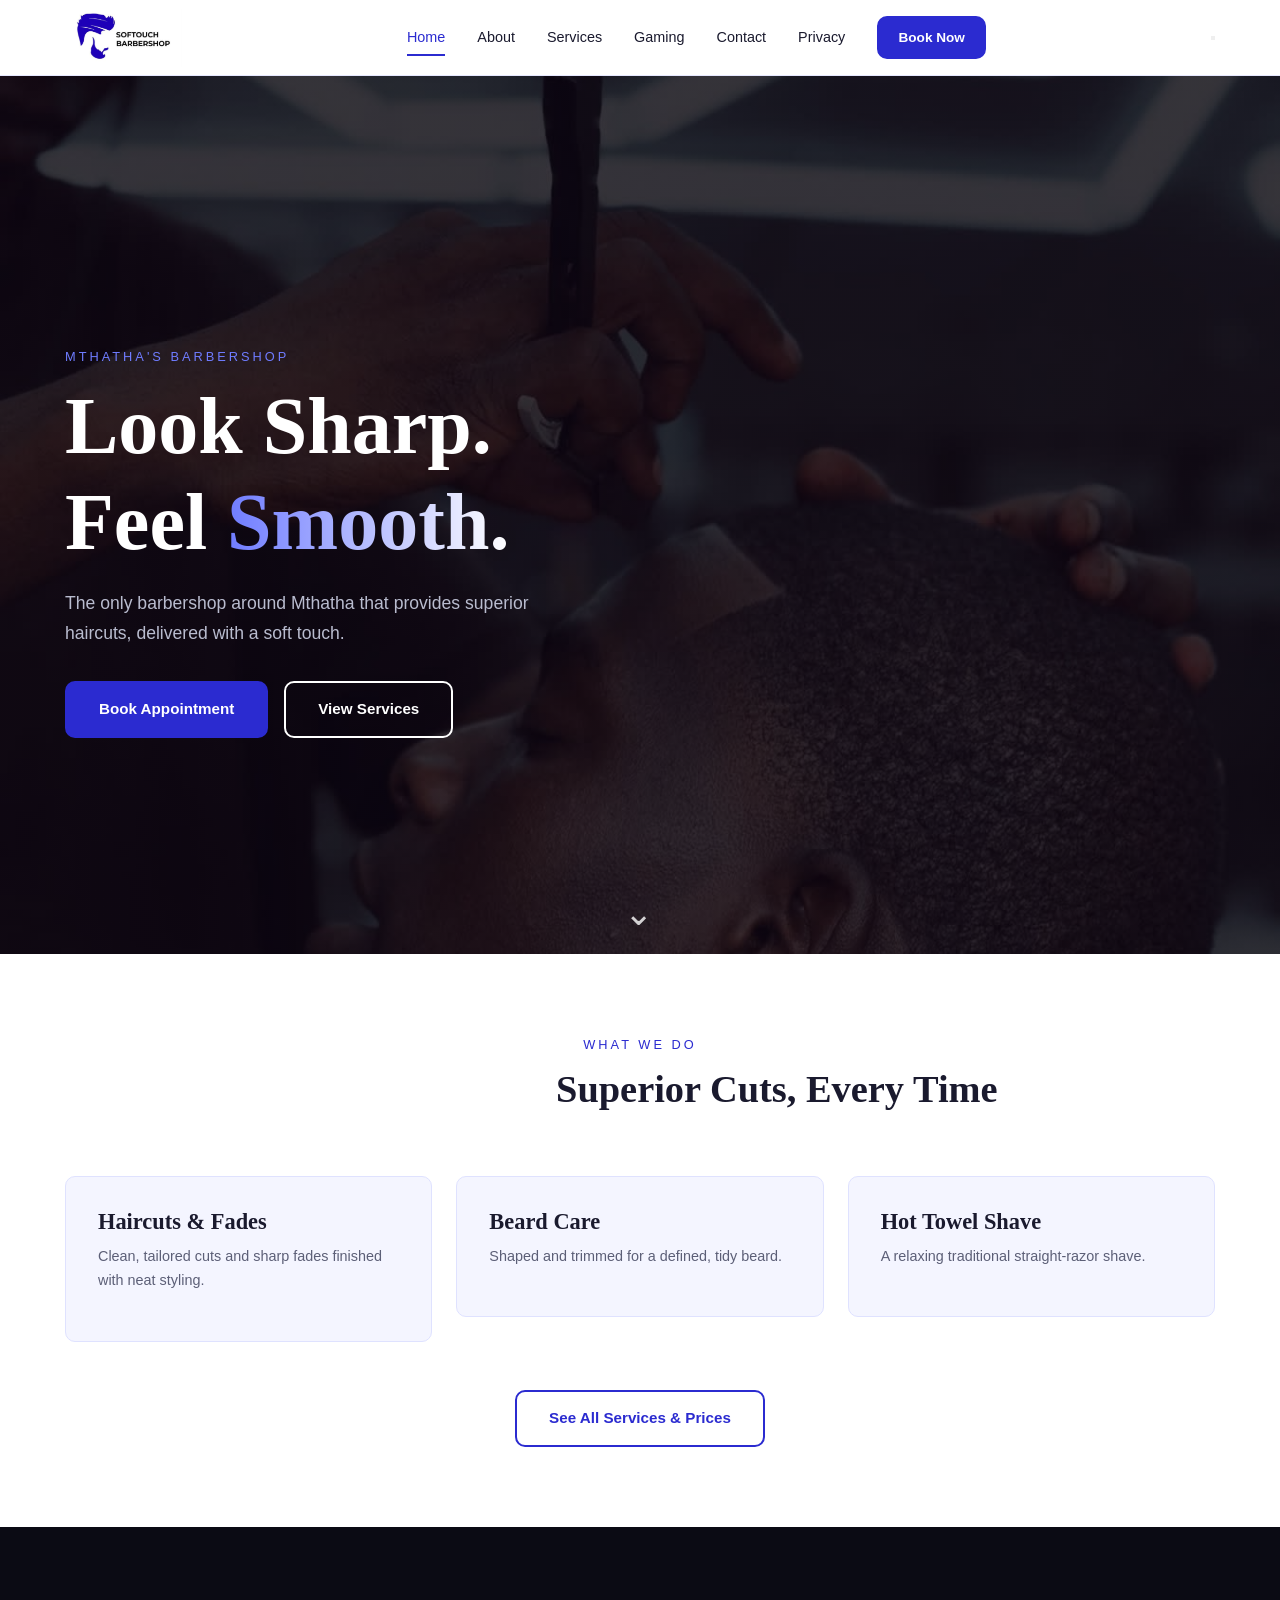
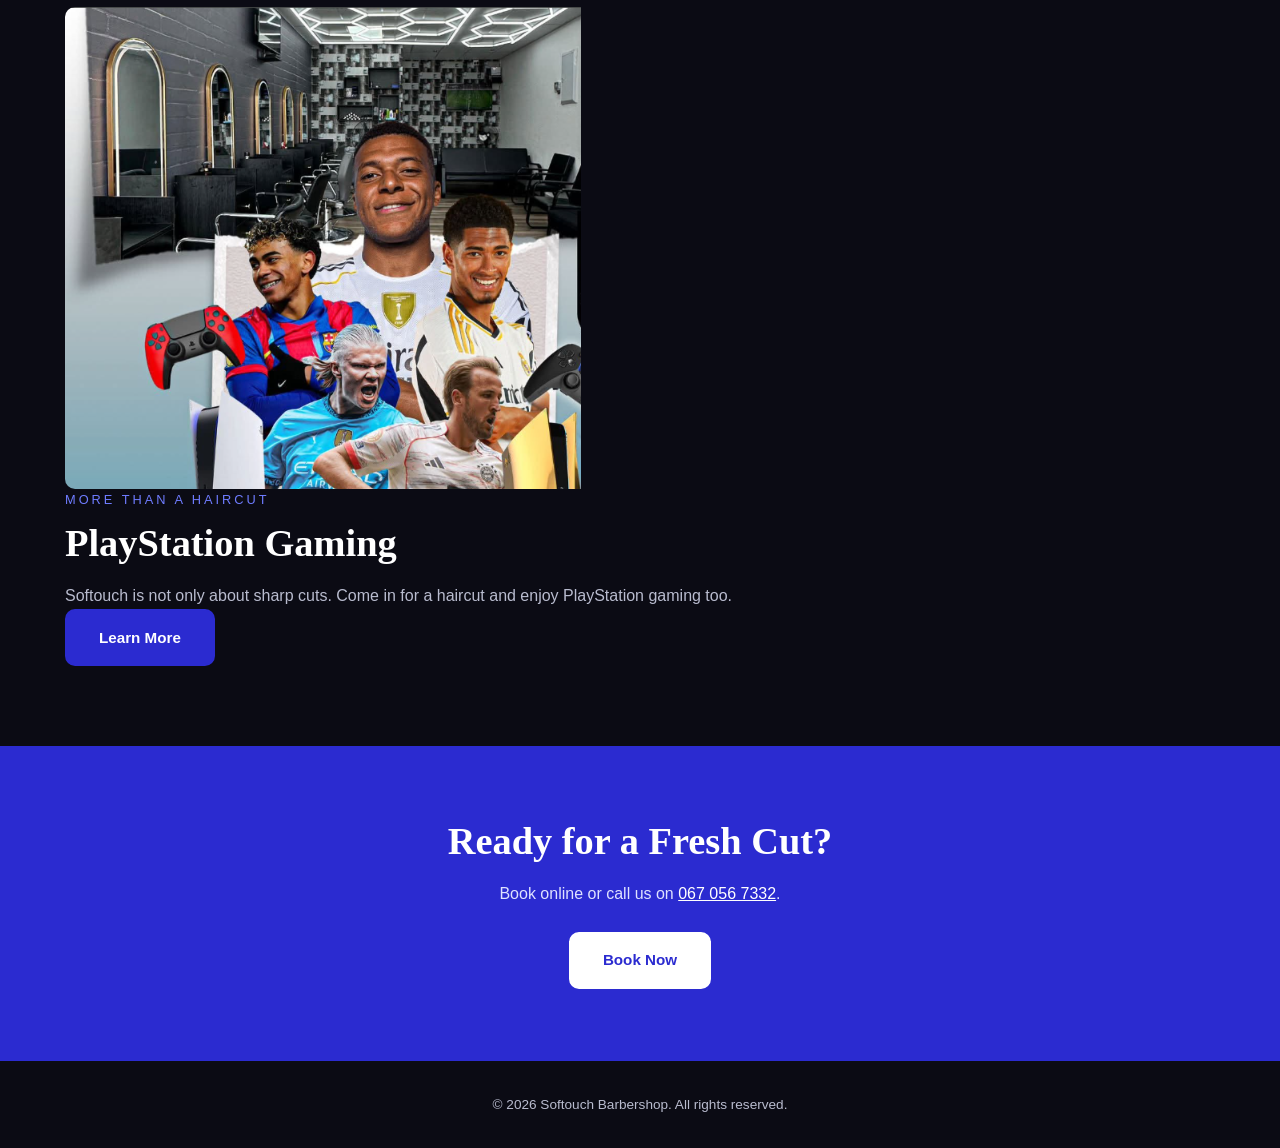
==== commit 525d8fa3: "added security" ====
--- a/index.html
+++ b/index.html
@@ -2,9 +2,24 @@
 <html lang="en">
 <head>
   <meta charset="UTF-8">
-  <meta name="viewport" content="width=device-width, initial-scale=1.0">
+  <meta http-equiv="Content-Security-Policy" content="default-src 'self'; script-src 'self'; style-src 'self' 'unsafe-inline' https://fonts.googleapis.com; font-src https://fonts.gstatic.com; img-src 'self' data:; connect-src 'self'; object-src 'none'; base-uri 'self'; form-action 'self'">
+  <meta name="referrer" content="strict-origin-when-cross-origin">
+  <meta name="theme-color" content="#2b2bd0">
+  <link rel="icon" type="image/png" href="images/favicon.png">
+  <link rel="apple-touch-icon" href="images/favicon.png"> charset="UTF-8">
+  <meta charset="UTF-8">
+  <meta http-equiv="Content-Security-Policy" content="default-src 'self'; script-src 'self'; style-src 'self' 'unsafe-inline' https://fonts.googleapis.com; font-src https://fonts.gstatic.com; img-src 'self' data:; connect-src 'self'; object-src 'none'; base-uri 'self'; form-action 'self'">
+  <meta name="referrer" content="strict-origin-when-cross-origin">
+  <meta name="theme-color" content="#2b2bd0">
+  <link rel="icon" type="image/png" href="images/favicon.png">
+  <link rel="apple-touch-icon" href="images/favicon.png"> name="viewport" content="width=device-width, initial-scale=1.0">
   <title>Softouch Barbershop | Superior Haircuts in Mthatha</title>
-  <meta name="description" content="Softouch Barbershop on Nelson Mandela Drive, Mthatha - superior haircuts, beard trims, shaves and PlayStation gaming. Call 067 056 7332.">
+  <meta charset="UTF-8">
+  <meta http-equiv="Content-Security-Policy" content="default-src 'self'; script-src 'self'; style-src 'self' 'unsafe-inline' https://fonts.googleapis.com; font-src https://fonts.gstatic.com; img-src 'self' data:; connect-src 'self'; object-src 'none'; base-uri 'self'; form-action 'self'">
+  <meta name="referrer" content="strict-origin-when-cross-origin">
+  <meta name="theme-color" content="#2b2bd0">
+  <link rel="icon" type="image/png" href="images/favicon.png">
+  <link rel="apple-touch-icon" href="images/favicon.png"> name="description" content="Softouch Barbershop on Nelson Mandela Drive, Mthatha - superior haircuts, beard trims, shaves and PlayStation gaming. Call 067 056 7332.">
   <link rel="preconnect" href="https://fonts.googleapis.com">
   <link href="https://fonts.googleapis.com/css2?family=Playfair+Display:wght@600;700&family=Poppins:wght@300;400;500;600&display=swap" rel="stylesheet">
   <link rel="stylesheet" href="style.css">
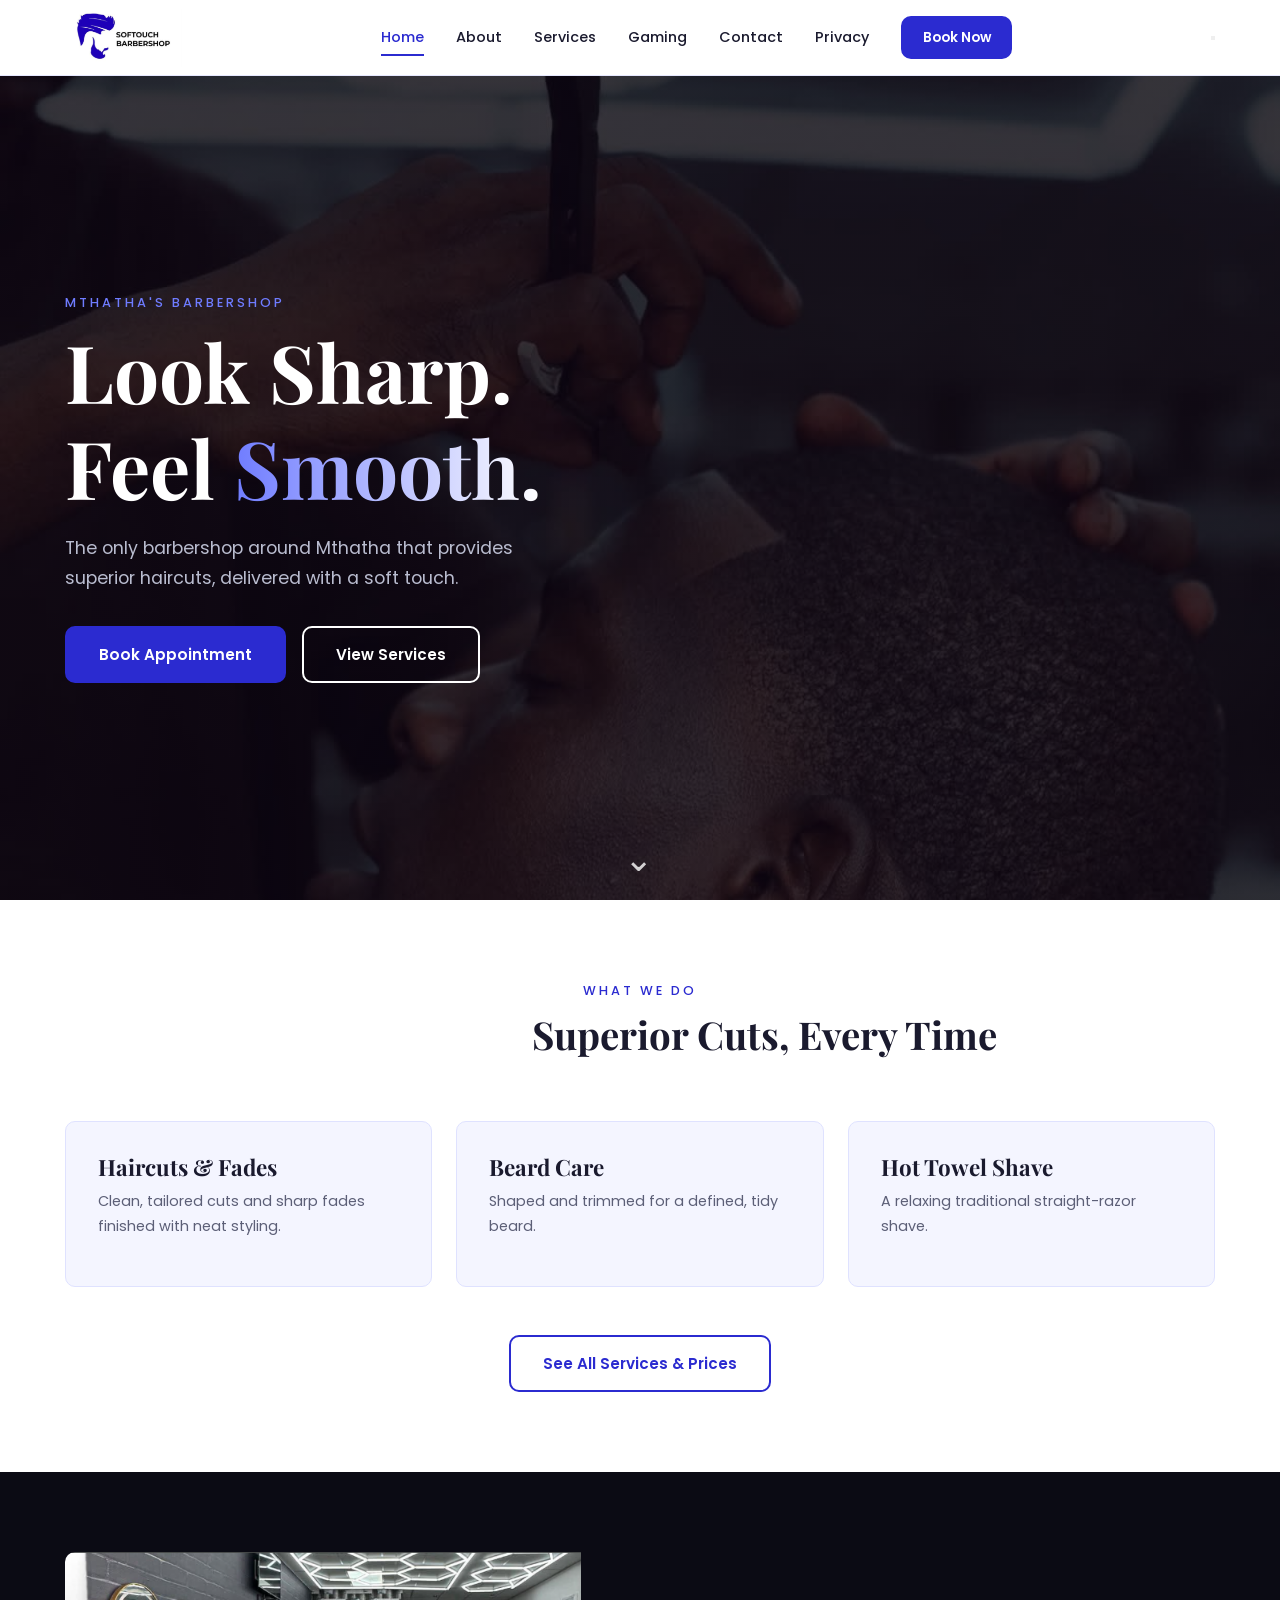
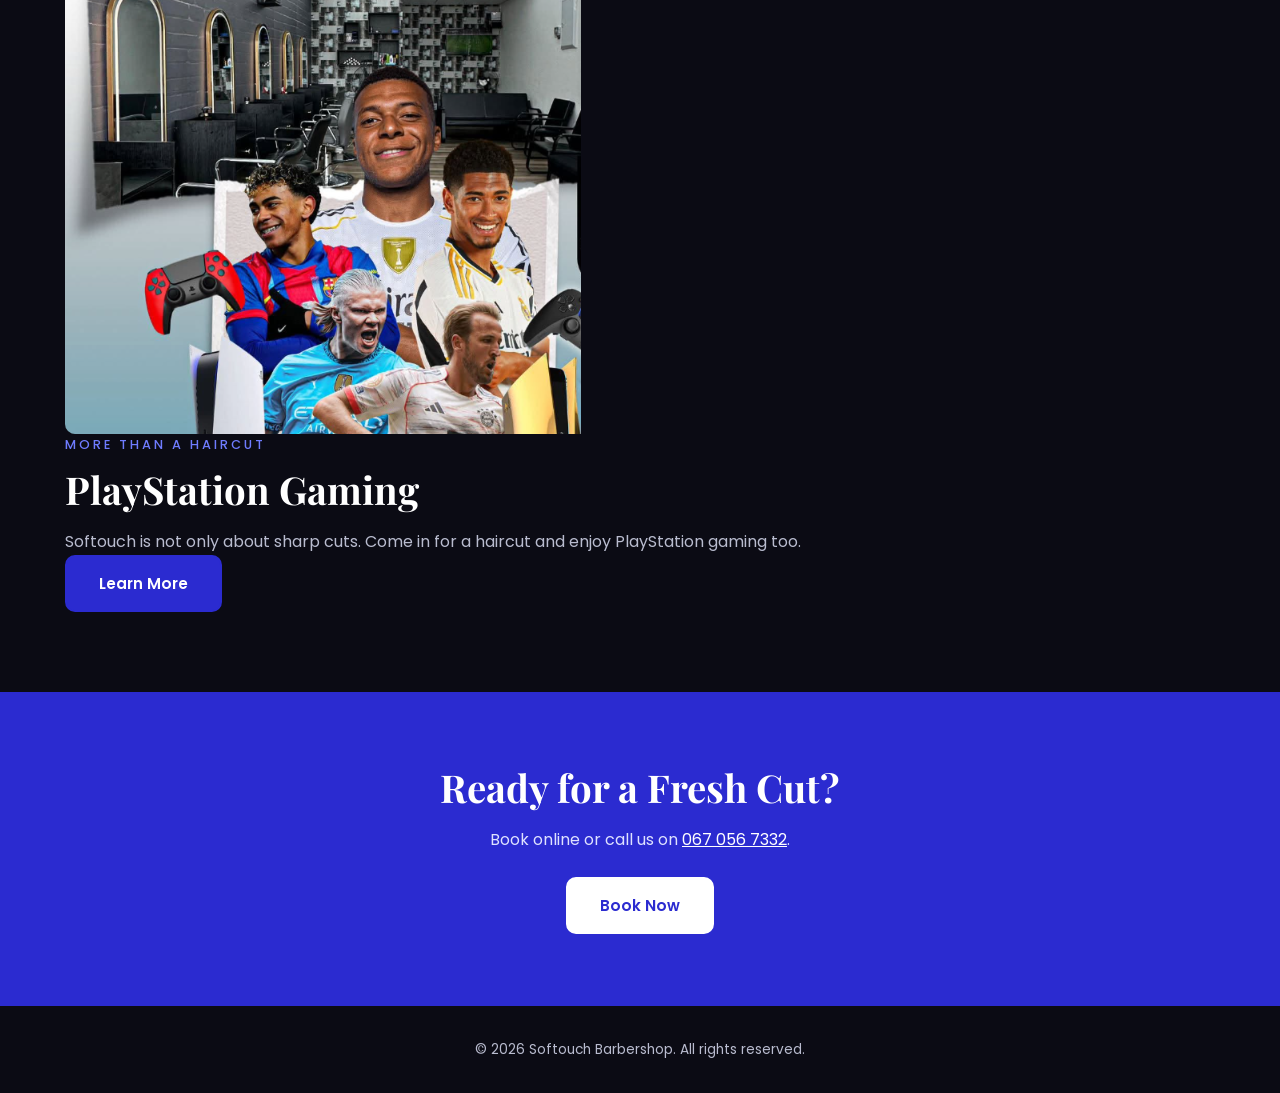
==== commit 864fea97: "reverted security info" ====
--- a/index.html
+++ b/index.html
@@ -2,24 +2,9 @@
 <html lang="en">
 <head>
   <meta charset="UTF-8">
-  <meta http-equiv="Content-Security-Policy" content="default-src 'self'; script-src 'self'; style-src 'self' 'unsafe-inline' https://fonts.googleapis.com; font-src https://fonts.gstatic.com; img-src 'self' data:; connect-src 'self'; object-src 'none'; base-uri 'self'; form-action 'self'">
-  <meta name="referrer" content="strict-origin-when-cross-origin">
-  <meta name="theme-color" content="#2b2bd0">
-  <link rel="icon" type="image/png" href="images/favicon.png">
-  <link rel="apple-touch-icon" href="images/favicon.png"> charset="UTF-8">
-  <meta charset="UTF-8">
-  <meta http-equiv="Content-Security-Policy" content="default-src 'self'; script-src 'self'; style-src 'self' 'unsafe-inline' https://fonts.googleapis.com; font-src https://fonts.gstatic.com; img-src 'self' data:; connect-src 'self'; object-src 'none'; base-uri 'self'; form-action 'self'">
-  <meta name="referrer" content="strict-origin-when-cross-origin">
-  <meta name="theme-color" content="#2b2bd0">
-  <link rel="icon" type="image/png" href="images/favicon.png">
-  <link rel="apple-touch-icon" href="images/favicon.png"> name="viewport" content="width=device-width, initial-scale=1.0">
+  <meta name="viewport" content="width=device-width, initial-scale=1.0">
   <title>Softouch Barbershop | Superior Haircuts in Mthatha</title>
-  <meta charset="UTF-8">
-  <meta http-equiv="Content-Security-Policy" content="default-src 'self'; script-src 'self'; style-src 'self' 'unsafe-inline' https://fonts.googleapis.com; font-src https://fonts.gstatic.com; img-src 'self' data:; connect-src 'self'; object-src 'none'; base-uri 'self'; form-action 'self'">
-  <meta name="referrer" content="strict-origin-when-cross-origin">
-  <meta name="theme-color" content="#2b2bd0">
-  <link rel="icon" type="image/png" href="images/favicon.png">
-  <link rel="apple-touch-icon" href="images/favicon.png"> name="description" content="Softouch Barbershop on Nelson Mandela Drive, Mthatha - superior haircuts, beard trims, shaves and PlayStation gaming. Call 067 056 7332.">
+  <meta name="description" content="Softouch Barbershop on Nelson Mandela Drive, Mthatha - superior haircuts, beard trims, shaves and PlayStation gaming. Call 067 056 7332.">
   <link rel="preconnect" href="https://fonts.googleapis.com">
   <link href="https://fonts.googleapis.com/css2?family=Playfair+Display:wght@600;700&family=Poppins:wght@300;400;500;600&display=swap" rel="stylesheet">
   <link rel="stylesheet" href="style.css">
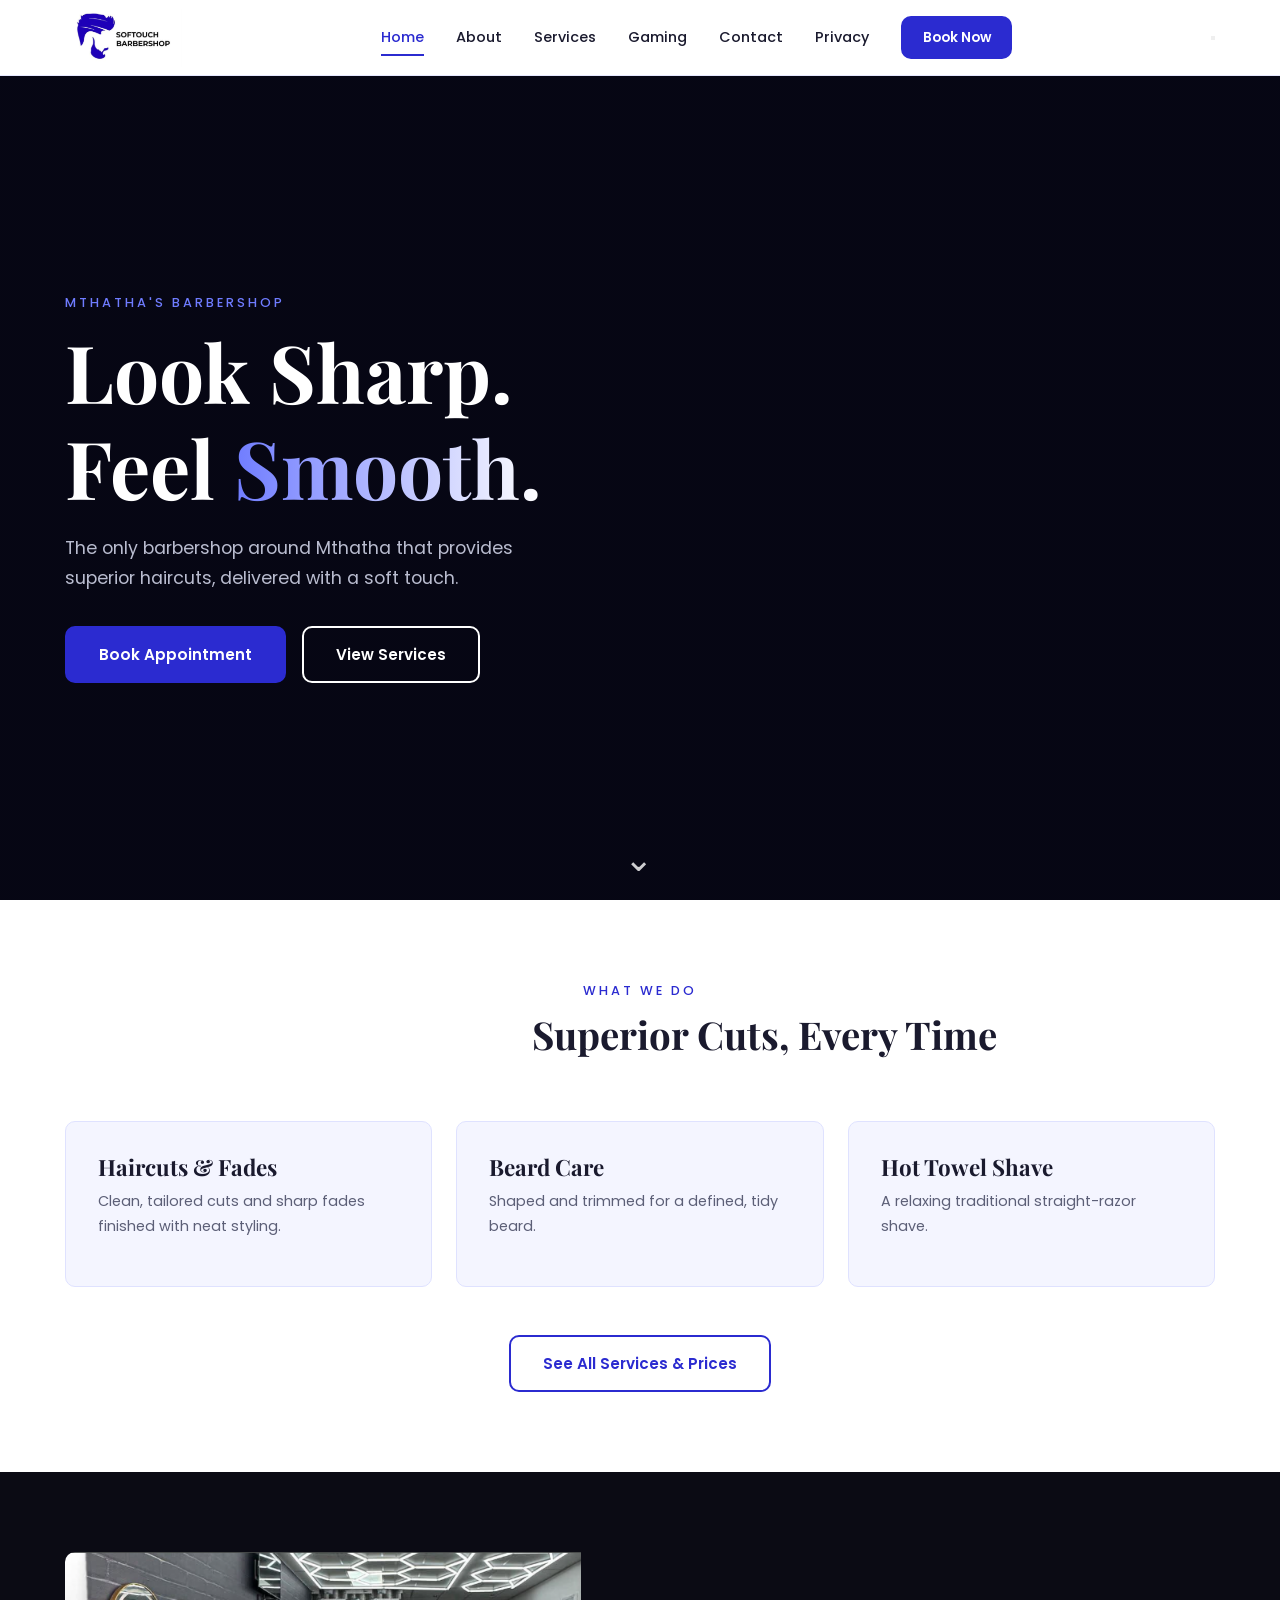
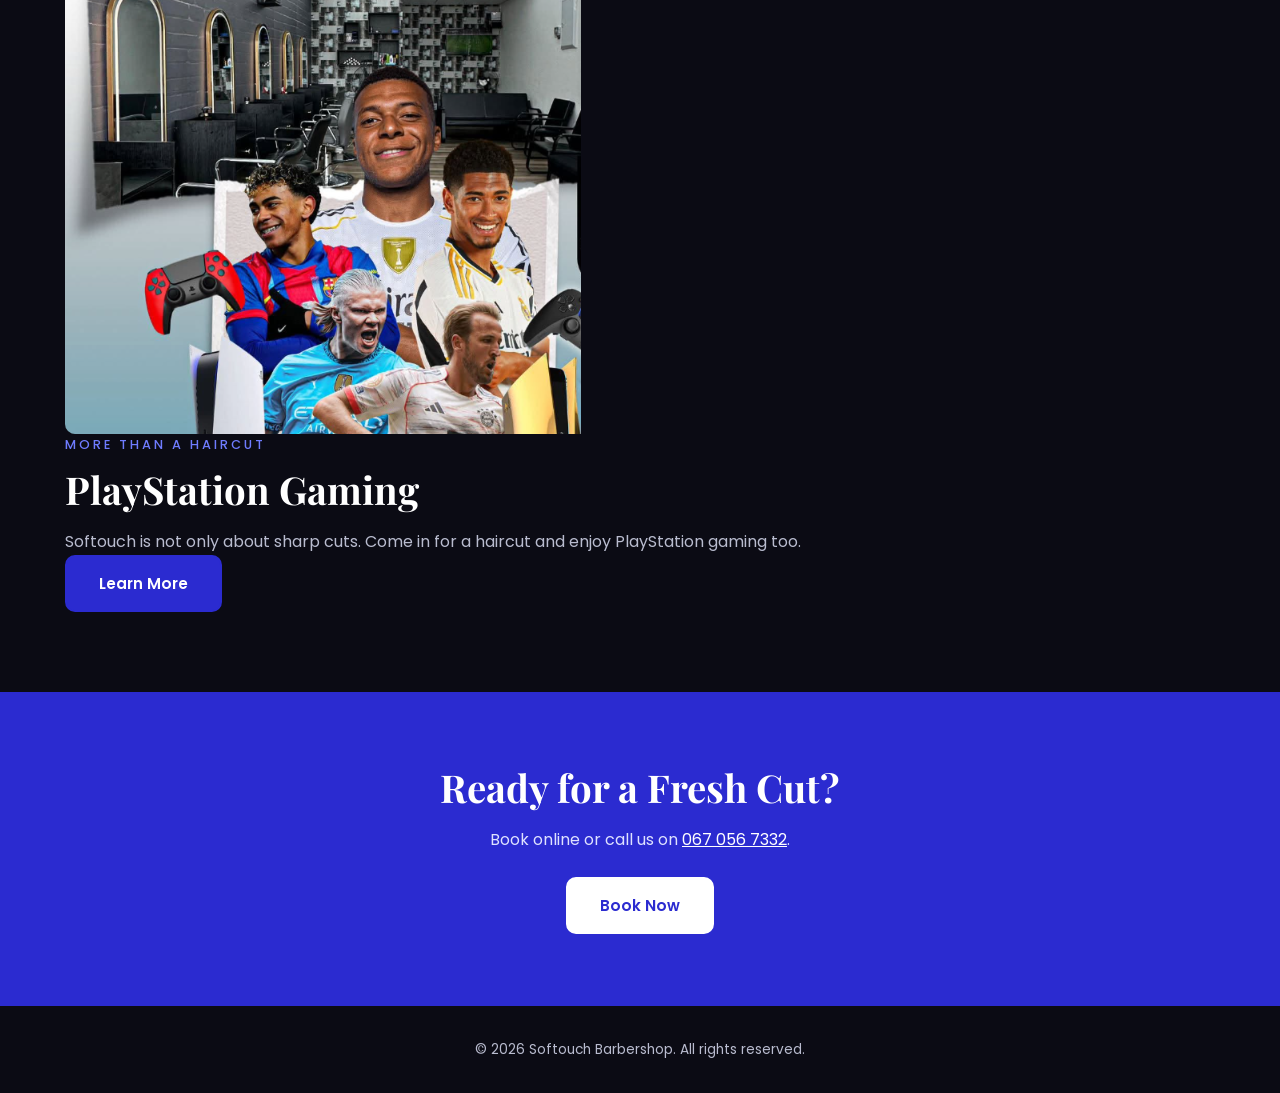
==== commit 6e6ea460: "change linking formatting" ====
--- a/index.html
+++ b/index.html
@@ -7,7 +7,8 @@
   <meta name="description" content="Softouch Barbershop on Nelson Mandela Drive, Mthatha - superior haircuts, beard trims, shaves and PlayStation gaming. Call 067 056 7332.">
   <link rel="preconnect" href="https://fonts.googleapis.com">
   <link href="https://fonts.googleapis.com/css2?family=Playfair+Display:wght@600;700&family=Poppins:wght@300;400;500;600&display=swap" rel="stylesheet">
-  <link rel="stylesheet" href="style.css">
+  <link rel="icon" href="data:,">
+  <link rel="stylesheet" href="./css/style.css">
 </head>
 <body>
 
@@ -18,12 +19,12 @@
       </a>
       <nav class="nav" id="nav">
         <a href="index.html" class="active">Home</a>
-        <a href="about.html">About</a>
-        <a href="services.html">Services</a>
-        <a href="gaming.html">Gaming</a>
-        <a href="contact.html">Contact</a>
-        <a href="privacy.html">Privacy</a>
-        <a href="booking.html" class="btn btn-small">Book Now</a>
+        <a href="./html/about.html">About</a>
+        <a href="./html/services.html">Services</a>
+        <a href="./html/gaming.html">Gaming</a>
+        <a href="./html/contact.html">Contact</a>
+        <a href="./html/privacy.html">Privacy</a>
+        <a href="./html/booking.html" class="btn btn-small">Book Now</a>
       </nav>
       <button class="menu-toggle" id="menuToggle" aria-label="Open menu">
         <span></span><span></span><span></span>
@@ -39,8 +40,8 @@
         <h1>Look Sharp. <br>Feel <span class="accent">Smooth.</span></h1>
         <p class="hero-text">The only barbershop around Mthatha that provides superior haircuts, delivered with a soft touch.</p>
         <div class="hero-buttons">
-          <a href="booking.html" class="btn">Book Appointment</a>
-          <a href="services.html" class="btn btn-outline">View Services</a>
+          <a href="./html/booking.html" class="btn">Book Appointment</a>
+          <a href="./html/services.html" class="btn btn-outline">View Services</a>
         </div>
       </div>
       <!-- Bouncing arrow. href="#home-services" jumps to the section below. -->
@@ -75,7 +76,7 @@
             </article>
           </div>
         </div>
-        <p class="center-btn reveal"><a href="services.html" class="btn btn-outline">See All Services &amp; Prices</a></p>
+        <p class="center-btn reveal"><a href="./html/services.html" class="btn btn-outline">See All Services &amp; Prices</a></p>
       </div>
     </section>
 
@@ -89,7 +90,7 @@
           <p class="eyebrow">More Than a Haircut</p>
           <h2>PlayStation Gaming</h2>
           <p>Softouch is not only about sharp cuts. Come in for a haircut and enjoy PlayStation gaming too.</p>
-          <a href="gaming.html" class="btn">Learn More</a>
+          <a href="./html/gaming.html" class="btn">Learn More</a>
         </div>
       </div>
     </section>
@@ -99,7 +100,7 @@
       <div class="container reveal">
         <h2>Ready for a Fresh Cut?</h2>
         <p>Book online or call us on <a class="phone-link" href="tel:+27670567332">067 056 7332</a>.</p>
-        <a href="booking.html" class="btn">Book Now</a>
+        <a href="./html/booking.html" class="btn">Book Now</a>
       </div>
     </section>
   </main>
@@ -110,6 +111,6 @@
     </div>
   </footer>
 
-  <script src="script.js"></script>
+  <script src="./javascript/script.js"></script>
 </body>
 </html>
--- a/css/style.css
+++ b/css/style.css
@@ -0,0 +1,832 @@
+/* ============ COLOUR VARIABLES ============
+   Blue, white and black, taken from the Softouch logo.
+   Change a value here and the whole site updates. */
+:root {
+  --blue: #2b2bd0;          /* main blue (buttons, links, accents) */
+  --blue-dark: #1d1da6;     /* darker blue for hover */
+  --blue-bright: #6f7cff;   /* lighter blue, readable on black backgrounds */
+  --black: #0b0b14;         /* main black */
+  --black-soft: #15151f;    /* slightly lighter black for cards */
+  --white: #ffffff;
+  --off-white: #f4f5ff;     /* very light blue-white for cards */
+  --text: #1a1a2e;          /* dark text on white sections */
+  --muted: #5c5f77;         /* softer text on white sections */
+  --muted-light: #b9bccf;   /* softer text on black sections */
+  --radius: 10px;
+}
+
+/* ============ RESET ============ */
+* { margin: 0;
+   padding: 0;
+    box-sizing: border-box;
+}
+
+html {
+   scroll-behavior: smooth;
+}
+
+body {
+  font-family: 'Poppins', sans-serif;
+  background: var(--white);   /* the page is now WHITE by default */
+  color: var(--text);
+  line-height: 1.7;
+}
+
+img {
+   max-width: 100%; 
+   display: block;
+}
+a { text-decoration: none;
+   color: inherit;
+}
+ul {
+   list-style: none;
+}
+
+.container {
+  width: 90%;
+  max-width: 1150px;
+  margin: 0 auto; 
+}
+
+/* ============ REUSABLE PIECES ============ */
+h1, h2, h3 { font-family: 'Playfair Display', serif; line-height: 1.2; }
+h2 { font-size: 2.4rem; margin-bottom: 1rem; }
+
+.accent { color: var(--blue-bright); }
+
+.eyebrow {
+  color: var(--blue);
+  text-transform: uppercase;
+  letter-spacing: 3px;
+  font-size: 0.8rem;
+  font-weight: 500;
+  margin-bottom: 0.6rem;
+}
+
+/* Buttons: solid blue with white text */
+.btn {
+  display: inline-block;
+  background: var(--blue);
+  color: var(--white);
+  padding: 0.85rem 2rem;
+  border: 2px solid var(--blue);
+  border-radius: var(--radius);
+  font-weight: 600;
+  font-family: inherit;
+  font-size: 0.95rem;
+  cursor: pointer;
+  transition: 0.3s;
+}
+.btn:hover { 
+  background: var(--blue-dark); 
+  border-color: var(--blue-dark);
+}
+
+/* Outline button: blue border, fills blue on hover */
+.btn-outline { background: transparent; color: var(--blue); }
+.btn-outline:hover { background: var(--blue); color: var(--white); }
+
+.btn-small { padding: 0.5rem 1.2rem; font-size: 0.85rem; }
+
+.section { padding: 5rem 0; background: var(--white); }
+.section-head { text-align: center; margin-bottom: 3rem; }
+.center-btn { text-align: center; margin-top: 3rem; }
+
+/* BLACK sections: dark background, white text, lighter blue accents */
+.section-dark { background: var(--black); color: var(--white); }
+.section-dark .eyebrow { color: var(--blue-bright); }
+.section-dark p { color: var(--muted-light); }
+.section-dark .btn-outline { color: var(--white); border-color: var(--white); }
+.section-dark .btn-outline:hover { background: var(--white); color: var(--blue); }
+
+/* ============ HEADER (white, to match the logo's white background) ============ */
+.header {
+  position: fixed;
+  top: 0; left: 0;
+  width: 100%;
+  z-index: 100;
+  background: var(--white);
+  border-bottom: 1px solid #e6e8ff;
+  transition: 0.3s;
+}
+.header.scrolled { box-shadow: 0 4px 20px rgba(0, 0, 0, 0.15); }
+
+.nav-wrap { 
+  display: flex;
+ justify-content: space-between; 
+ align-items: center; 
+ height: 75px;
+}
+
+.logo img { 
+  height: 58px; 
+  margin-left: 0px;
+  width: auto; 
+}  /* the logo contains the shop name already */
+
+.nav {
+  display: flex; 
+  align-items: center;
+  gap: 2rem; 
+}
+.nav a:not(.btn) {
+  font-size: 0.9rem;
+  font-weight: 500;
+  color: var(--text);
+  transition: 0.2s; }
+.nav a:not(.btn):hover,
+.nav a.active:not(.btn) { color: var(--blue); }
+/* ============ NAV: BLUE LINE ON HOVER ============ */
+
+/* Each normal nav link (not the "Book Now" button) gets an invisible line under it */
+.nav a:not(.btn) {
+  position: relative;              /* lets the line be positioned inside the link */
+  padding: 0.4rem 0;               /* space between the text and the line */
+}
+
+.nav a:not(.btn)::after {
+  content: "";                     /* a pseudo-element needs content to appear */
+  position: absolute;
+  left: 0;
+  bottom: 0;                       /* sits along the bottom edge of the link */
+  width: 100%;
+  height: 2px;                     /* line thickness */
+  background: var(--blue);
+  transform: scaleX(0);            /* squashed to zero width, so invisible */
+  transform-origin: left;          /* the line grows from the left side */
+  transition: transform 0.3s ease; /* animates the growing */
+}
+
+/* On hover, and for the page you're currently on, stretch the line to full width */
+.nav a:not(.btn):hover::after,
+.nav a.active:not(.btn)::after {
+  transform: scaleX(1);
+}
+
+/* On phones the links are stacked, so center them to keep the line only under the text */
+@media (max-width: 800px) {
+  .nav { align-items: center; }
+  .nav a:not(.btn) { padding: 0.6rem 0; }
+}
+
+/* ============ MOBILE MENU: FINAL (glass panel + hover toggle) ============ */
+@media (max-width: 800px) {
+
+  /* ---------- TOGGLE BUTTON ---------- */
+  .header .menu-toggle {
+    --toggle: #2b2bd0;                 /* CHANGE THIS ONE COLOUR to recolour the whole button */
+    display: flex !important;
+    flex-direction: column;            /* stack the three bars vertically */
+    justify-content: center;
+    align-items: center;
+    gap: 5px;                          /* space between bars */
+    width: 46px;
+    height: 46px;
+    padding: 0;
+    background: #ffffff;
+    border: 2px solid var(--toggle);   /* outline uses the colour above */
+    border-radius: 12px;
+    cursor: pointer;
+    position: relative;
+    z-index: 300;                      /* stays above the menu panel */
+    transition: background 0.3s ease, transform 0.3s ease, box-shadow 0.3s ease;
+  }
+
+  /* The three bars use the same colour */
+  .header .menu-toggle span {
+    display: block !important;
+    width: 24px;
+    height: 3px;
+    margin: 0;
+    background: var(--toggle) !important;
+    border-radius: 2px;
+    transition: transform 0.3s ease, opacity 0.3s ease, background 0.3s ease;
+  }
+
+  /* HOVER (and keyboard focus): box fills with the colour, bars turn white, button lifts */
+  .header .menu-toggle:hover,
+  .header .menu-toggle:focus-visible {
+    background: var(--toggle);
+    transform: translateY(-2px);
+    box-shadow: 0 8px 18px rgba(43, 43, 208, 0.35);   /* shadow glow: edit the rgb to match your colour */
+  }
+
+  /* OPEN state: the same filled look, so it's clear the menu is on */
+  .header .menu-toggle.open { background: var(--toggle); }
+
+  .header .menu-toggle:hover span,
+  .header .menu-toggle:focus-visible span,
+  .header .menu-toggle.open span {
+    background: #ffffff !important;
+  }
+
+  /* Pressed: shrinks slightly, which also gives feedback on touch screens */
+  .header .menu-toggle:active { transform: scale(0.94); }
+
+  /* Bars turn into an X when open (8px = bar height 3px + gap 5px) */
+  .header .menu-toggle.open span:nth-child(1) { transform: translateY(8px) rotate(45deg); }
+  .header .menu-toggle.open span:nth-child(2) { opacity: 0; }
+  .header .menu-toggle.open span:nth-child(3) { transform: translateY(-8px) rotate(-45deg); }
+
+  /* ---------- MENU PANEL (unchanged from your version) ---------- */
+  .header .nav {
+    display: none;
+    position: absolute !important;
+    top: 83px !important;
+    left: 12px !important;
+    right: 12px !important;
+    bottom: auto !important;
+    width: auto !important;
+    height: auto !important;
+    min-height: 0 !important;
+    flex-direction: column !important;
+    justify-content: flex-start !important;
+    align-items: stretch !important;
+    gap: 0.5rem !important;
+    padding: 1rem !important;
+    border-radius: 18px !important;
+    background: rgba(11, 11, 40, 0.94) !important;
+    -webkit-backdrop-filter: blur(16px) saturate(160%);
+    backdrop-filter: blur(16px) saturate(160%);
+    border: 1px solid rgba(255, 255, 255, 0.25) !important;
+    box-shadow: 0 20px 40px rgba(0, 0, 0, 0.3) !important;
+    z-index: 200;
+  }
+
+  .header .nav.open { display: flex !important; }
+
+  .header .nav a:not(.btn) {
+    display: block !important;
+    width: 100% !important;
+    text-align: left !important;
+    padding: 0.95rem 1.2rem !important;
+    font-size: 1.02rem !important;
+    color: #ffffff !important;
+    background: rgba(255, 255, 255, 0.1) !important;
+    border: 1px solid rgba(255, 255, 255, 0.15) !important;
+    border-radius: 12px !important;
+    opacity: 1 !important;
+  }
+
+  .header .nav a:not(.btn)::after { display: none !important; content: none !important; }
+
+  .header .nav a.active:not(.btn) {
+    background: rgba(43, 43, 208, 0.6) !important;
+    border-color: rgba(111, 124, 255, 0.8) !important;
+  }
+
+  .header .nav .btn {
+    display: block !important;
+    width: 100% !important;
+    margin: 0.5rem 0 0 !important;
+    padding: 0.95rem 0 !important;
+    text-align: center !important;
+    border-radius: 12px !important;
+  }
+}
+/* ============ HERO (black overlay, white text) ============ */
+.hero {
+  min-height: 100vh;
+  display: flex;
+  align-items: center;
+  color: var(--white);
+  background:
+    linear-gradient(rgba(5, 5, 20, 0.75), rgba(5, 5, 20, 0.75)),
+    url('./images/services.jpg') center/cover no-repeat,
+    var(--black);
+}
+.hero-content { padding-top: 75px; }
+.hero .eyebrow { color: var(--blue-bright); }
+.hero h1 { font-size: clamp(2.8rem, 7vw, 5rem); margin-bottom: 1.2rem; }
+.hero-text { max-width: 520px; color: var(--muted-light); margin-bottom: 2rem; font-size: 1.1rem; }
+.hero-buttons { display: flex; gap: 1rem; flex-wrap: wrap; }
+.hero .btn-outline { color: var(--white); border-color: var(--white); }
+.hero .btn-outline:hover { background: var(--white); color: var(--blue); }
+
+/* ============ PAGE BANNER (title strip on inner pages) ============ */
+.page-banner {
+  padding: calc(75px + 4rem) 0 4rem;   /* 75px = header height, so the title isn't covered */
+  text-align: center;
+  color: var(--white);
+  background: linear-gradient(135deg, var(--black), #14146b);  /* black fading to deep blue */
+}
+.page-banner .eyebrow { color: var(--blue-bright); }
+.page-banner h1 { font-size: clamp(2.2rem, 5vw, 3.5rem); }
+
+/* ============ CALL TO ACTION BAND (blue) ============ */
+.cta { background: var(--blue); color: var(--white); text-align: center; padding: 4.5rem 0; }
+.cta p { color: #dfe2ff; margin-bottom: 1.5rem; }
+.cta .phone-link { color: var(--white); text-decoration: underline; }
+.cta .btn { background: var(--white); color: var(--blue); border-color: var(--white); }
+.cta .btn:hover { background: var(--black); color: var(--white); border-color: var(--black); }
+
+/* ============ HOME PAGE ANIMATIONS ============ */
+
+/* Hero text: each item slides up in turn.
+   "both" holds the hidden start state during the delay. */
+@keyframes heroUp {
+  from { opacity: 0; transform: translateY(40px); }
+  to   { opacity: 1; transform: translateY(0); }
+}
+.hero-content > * { animation: heroUp 0.9s ease both; }
+.hero-content > :nth-child(1) { animation-delay: 0.2s; }   /* eyebrow */
+.hero-content > :nth-child(2) { animation-delay: 0.4s; }   /* heading */
+.hero-content > :nth-child(3) { animation-delay: 0.6s; }   /* paragraph */
+.hero-content > :nth-child(4) { animation-delay: 0.8s; }   /* buttons */
+
+/* Shimmer: the blue gradient slides across the word "Smooth." */
+@keyframes shimmer { to { background-position: 200% center; } }
+.hero h1 .accent {
+  background: linear-gradient(90deg, var(--blue-bright), var(--white), var(--blue-bright));
+  background-size: 200% auto;
+  -webkit-background-clip: text;          /* clips the gradient to the letter shapes */
+  background-clip: text;
+  -webkit-text-fill-color: transparent;   /* makes the text itself see-through so the gradient shows */
+  animation: shimmer 4s linear infinite;
+}
+
+/* Bouncing scroll arrow at the bottom of the hero */
+.hero { position: relative; }             /* so the arrow can be placed inside it */
+.scroll-down {
+  position: absolute;
+  bottom: 1.5rem;
+  left: 50%;
+  margin-left: -1rem;                     /* half of the arrow's width, to center it */
+  color: var(--white);
+  font-size: 2.2rem;
+  line-height: 1;
+  opacity: 0.8;
+  animation: bounce 1.8s ease-in-out infinite;
+}
+@keyframes bounce {
+  0%, 100% { transform: translateY(0); }
+  50%      { transform: translateY(12px); }
+}
+
+/* Button lift on hover (all buttons on the site) */
+.btn { transition: transform 0.3s ease, background 0.3s ease, color 0.3s ease, border-color 0.3s ease; }
+.btn:hover { transform: translateY(-3px); }
+
+/* Gaming photo zooms slightly when hovered (the box clips it) */
+.about-image { overflow: hidden; border-radius: var(--radius); }
+.about-image img { transition: transform 0.6s ease; }
+.about-image:hover img { transform: scale(1.05); }
+
+.section-head { overflow: hidden; }
+
+/* ============ ABOUT PAGE ============ */
+
+/* 1. Split opening: two equal halves side by side */
+.about-hero {
+  display: grid;
+  grid-template-columns: 1fr 1fr;
+  min-height: 90vh;
+  padding-top: 75px;               /* room for the fixed header */
+  background: var(--black);
+  color: var(--white);
+}
+.about-hero-text {
+  display: flex;
+  flex-direction: column;          /* stack the items vertically */
+  justify-content: center;         /* center them top-to-bottom */
+  padding: 4rem 8%;
+}
+.about-hero-text .eyebrow { color: var(--blue-bright); }
+.about-hero-text h1 { font-size: clamp(2.4rem, 5vw, 4rem); margin-bottom: 1.2rem; }
+.about-hero-text p { color: var(--muted-light); margin-bottom: 2rem; font-size: 1.1rem; max-width: 460px; }
+.about-hero-text .btn { align-self: flex-start; }   /* keep the button its own width */
+.about-hero-photo img { width: 100%; height: 100%; object-fit: cover; background: #14146b; }
+
+/* 2. Story: the blue frame is a pseudo-element placed behind the photo */
+.about-story-grid { display: grid; grid-template-columns: 0.9fr 1.1fr; gap: 5rem; align-items: center; }
+.about-frame { position: relative; }
+.about-frame::before {
+  content: "";
+  position: absolute;
+  top: 24px; left: -24px;          /* offset the blue block down-left */
+  width: 100%; height: 100%;
+  background: var(--blue);
+  border-radius: var(--radius);
+  z-index: 0;
+}
+.about-frame img {
+  position: relative;              /* lets z-index put the photo above the blue block */
+  z-index: 1;
+  width: 100%;
+  height: 480px;
+  object-fit: cover;
+  border-radius: var(--radius);
+  background: #e6e8ff;
+}
+.about-story p { color: var(--muted); margin-bottom: 1rem; }
+
+/* 3. Quote band */
+.about-quote { background: var(--black); padding: 5rem 0; text-align: center; }
+.about-quote p {
+  font-family: 'Playfair Display', serif;
+  font-size: clamp(1.6rem, 4vw, 2.8rem);
+  color: var(--white);
+  max-width: 800px;
+  margin: 0 auto;
+  line-height: 1.3;
+}
+
+/* 4. Numbered features */
+.about-features { background: var(--off-white); }
+.feature-grid { display: grid; grid-template-columns: repeat(3, 1fr); gap: 2rem; }
+.feature { border-top: 4px solid var(--blue); padding-top: 1.5rem; }
+.feature-num {
+  display: block;
+  font-family: 'Playfair Display', serif;
+  font-size: 3rem;
+  color: var(--blue);
+  line-height: 1;
+  margin-bottom: 0.8rem;
+}
+.feature h3 { font-size: 1.4rem; margin-bottom: 0.5rem; }
+.feature p { color: var(--muted); font-size: 0.95rem; }
+
+/* About page on tablets and phones: stack everything */
+@media (max-width: 800px) {
+  .about-hero { grid-template-columns: 1fr; min-height: auto; }
+  .about-hero-text { padding: 3rem 6%; }
+  .about-hero-photo img { height: 320px; }
+  .about-story-grid, .feature-grid { grid-template-columns: 1fr; gap: 2.5rem; }
+  .about-frame { margin-left: 24px; }   /* makes space for the offset blue frame */
+  
+  .about-frame img { height: 340px; }
+}
+/* ============ CARDS ============ */
+.cards { display: grid; grid-template-columns: repeat(auto-fit, minmax(300px, 1fr)); gap: 1.5rem; }
+.card {
+  background: var(--off-white);
+  padding: 2rem;
+  border-radius: var(--radius);
+  border: 1px solid #dfe2ff;
+  transition: 0.3s;
+}
+.card:hover { transform: translateY(-6px); border-color: var(--blue); }
+.card h3 { font-size: 1.4rem; margin-bottom: 0.5rem; }
+.card p { color: var(--muted); font-size: 0.9rem; margin-bottom: 1rem; }
+.price { color: var(--blue); font-size: 1.5rem; font-weight: 600; }
+/* ============ ABOUT: COMMUNITY & CULTURE ============ */
+.community-intro { max-width: 700px; margin: 0 auto; }   /* centers the intro paragraph */
+.community-intro a { color: var(--blue-bright); text-decoration: underline; }
+.community-intro a:hover { color: var(--white); }
+
+.community-grid { display: grid; grid-template-columns: repeat(3, 1fr); gap: 1.5rem; }
+.community-card {
+  background: var(--black-soft);
+  border: 1px solid #26264a;
+  border-left: 4px solid var(--blue);          /* blue accent stripe on the left */
+  border-radius: var(--radius);
+  padding: 2rem;
+  transition: transform 0.3s ease, border-color 0.3s ease;
+}
+.community-card:hover { transform: translateY(-8px); border-color: var(--blue-bright); }
+.community-card h3 { color: var(--white); font-size: 1.4rem; margin-bottom: 0.5rem; }
+.community-card p { color: var(--muted-light); font-size: 0.95rem; margin: 0; }
+
+@media (max-width: 800px) {
+  .community-grid { grid-template-columns: 1fr; }   /* stack the cards on phones */
+}
+/* ============ GAMING: HOW IT WORKS ============ */
+.game-how { background: var(--white); }
+
+.step-grid { display: grid; grid-template-columns: repeat(3, 1fr); gap: 2rem; }
+.step { text-align: center; padding: 1rem; }
+.step-num {
+  display: flex;                    /* flex centers the number inside the circle */
+  align-items: center;
+  justify-content: center;
+  width: 64px; height: 64px;
+  margin: 0 auto 1rem;              /* auto left/right margins center the circle */
+  background: var(--blue);
+  color: var(--white);
+  font-family: 'Playfair Display', serif;
+  font-size: 1.8rem;
+  border-radius: 50%;               /* 50% turns the square into a circle */
+  box-shadow: 0 0 0 6px #dfe2ff;    /* soft ring around the circle */
+}
+.step h3 { font-size: 1.4rem; margin-bottom: 0.5rem; }
+.step p { color: var(--muted); font-size: 0.95rem; }
+
+/* Small rule line under the steps */
+.game-note {
+  text-align: center;
+  margin-top: 2.5rem;
+  color: var(--blue);
+  font-weight: 600;
+}
+
+@media (max-width: 800px) {
+  .step-grid { grid-template-columns: 1fr; gap: 1.5rem; }
+}
+
+
+/* ============ BOOKING FORM ============ */
+.booking-wrap { max-width: 800px; }
+.form-row { display: grid; grid-template-columns: 1fr 1fr; gap: 1.5rem; margin-bottom: 1.5rem; }
+.field label { display: block; margin-bottom: 0.4rem; font-size: 0.85rem; color: var(--muted); }
+.field input, .field select {
+  width: 100%;
+  padding: 0.8rem 1rem;
+  background: var(--off-white);
+  color: var(--text);
+  border: 1px solid #cfd3f5;
+  border-radius: var(--radius);
+  font-family: inherit;
+  font-size: 0.95rem;
+}
+.field input:focus, .field select:focus { outline: none; border-color: var(--blue); }
+.field.invalid input, .field.invalid select { border-color: #d63a3a; }
+.error { color: #d63a3a; font-size: 0.78rem; display: block; min-height: 1.2em; }
+.form-success { margin-top: 1rem; color: var(--blue); font-weight: 500; }
+/* ============ BOOKING NOTES ============ */
+.form-note { color: var(--muted); font-size: 0.92rem; margin-bottom: 1.5rem; }
+.booking-wrap .form-note:last-child { margin: 1.5rem 0 0; }   /* the "Prefer to call?" line under the form */
+.form-success { line-height: 1.5; }
+
+/* ============ CONTACT ============ */
+.contact-grid { display: grid; grid-template-columns: 1fr 1fr; gap: 4rem; }
+.contact-grid p { color: var(--muted); margin-bottom: 0.5rem; }
+.contact-grid h3 { margin-bottom: 1rem; font-size: 1.6rem; }
+.phone-link { color: var(--blue); }
+.phone-link:hover { text-decoration: underline; }
+.hours li { display: flex; justify-content: space-between; padding: 0.7rem 0; border-bottom: 1px solid #e0e3ff; color: var(--muted); }
+
+/* ============ FOOTER (black) ============ */
+.footer { text-align: center; padding: 2rem 0; background: var(--black); color: var(--muted-light); font-size: 0.85rem; }
+
+/* ============ RESPONSIVE (tablets and phones) ============ */
+@media (max-width: 800px) {
+  .menu-toggle { display: block; }
+
+  .nav {
+    position: absolute;
+    top: 75px; left: 0;
+    width: 100%;
+    flex-direction: column;
+    background: var(--white);
+    padding: 2rem 0;
+    display: none;
+    border-bottom: 1px solid #e6e8ff;
+  }
+  .nav.open { display: flex; }
+
+  .about-grid, .contact-grid, .form-row { grid-template-columns: 1fr; }
+  .about-grid { gap: 2rem; }
+  .section { padding: 3.5rem 0; }
+}
+/* ============ LIGHTBOX (gallery photo viewer) ============ */
+.gallery figure { cursor: pointer; }   /* shows the hand cursor over photos */
+
+.lightbox {
+  position: fixed;
+  inset: 0;                            /* shorthand for top/right/bottom/left = 0, covers the whole screen */
+  background: rgba(5, 5, 20, 0.92);
+  display: none;                       /* hidden until JS adds the "open" class */
+  align-items: center;
+  justify-content: center;
+  z-index: 300;                        /* above the header (z-index 100) */
+}
+.lightbox.open { display: flex; }
+
+.lightbox img { max-width: 85%; max-height: 85vh; border-radius: var(--radius); }
+
+.lightbox button {
+  position: absolute;
+  background: none;
+  border: none;
+  color: var(--white);
+  font-size: 2rem;
+  cursor: pointer;
+  padding: 1rem;
+}
+.lightbox-close { top: 1rem; right: 1.5rem; font-size: 2.5rem !important; }
+.lightbox-prev { left: 0.5rem; top: 50%; transform: translateY(-50%); }
+.lightbox-next { right: 0.5rem; top: 50%; transform: translateY(-50%); }
+.lightbox button:hover { color: var(--blue-bright); }
+/* ============ SERVICES PAGE ============ */
+
+/* Trust bar: black strip with three facts, separated by thin lines */
+.trust-bar { background: var(--black); color: var(--white); padding: 1.6rem 0; }
+.trust-grid { display: grid; grid-template-columns: repeat(3, 1fr); text-align: center; }
+.trust-item { display: flex; flex-direction: column; padding: 0.4rem 1rem; }
+.trust-item + .trust-item { border-left: 1px solid #2a2a55; }   /* line between items, not before the first */
+.trust-item strong { color: var(--blue-bright); font-size: 1.05rem; }
+.trust-item span { color: var(--muted-light); font-size: 0.85rem; }
+
+.services-pro { background: var(--off-white); }
+.services-intro { max-width: 620px; margin: 0 auto; color: var(--muted); }
+
+/* Card grid: as many 260px+ columns as fit */
+.service-grid { display: grid; grid-template-columns: repeat(auto-fit, minmax(260px, 1fr)); gap: 1.8rem; }
+
+.service-card {
+  height: 100%;                       /* all cards in a row end up the same height */
+  display: flex;
+  flex-direction: column;
+  background: var(--white);
+  border: 1px solid #e0e3ff;
+  border-radius: var(--radius);
+  overflow: hidden;                   /* clips the photo to the rounded corners */
+  box-shadow: 0 4px 18px rgba(11, 11, 20, 0.06);
+  transition: transform 0.3s ease, box-shadow 0.3s ease;
+}
+.service-card:hover { transform: translateY(-8px); box-shadow: 0 16px 36px rgba(43, 43, 208, 0.18); }
+
+.service-img { position: relative; height: 200px; background: #dfe2ff; overflow: hidden; }
+.service-img img { width: 100%; height: 100%; object-fit: cover; transition: transform 0.5s ease; }
+.service-card:hover .service-img img { transform: scale(1.07); }   /* photo zooms on hover */
+
+/* Category tag in the corner of the photo */
+.service-tag {
+  position: absolute;
+  top: 12px; left: 12px;
+  background: var(--blue);
+  color: var(--white);
+  font-size: 0.7rem;
+  font-weight: 600;
+  letter-spacing: 1px;
+  text-transform: uppercase;
+  padding: 0.3rem 0.8rem;
+  border-radius: 50px;
+}
+
+.service-body { display: flex; flex-direction: column; flex-grow: 1; padding: 1.5rem; }
+.service-body h3 { font-size: 1.35rem; margin-bottom: 0.4rem; }
+.service-body p { color: var(--muted); font-size: 0.92rem; flex-grow: 1; }   /* pushes the price row to the bottom */
+
+.service-foot {
+  display: flex;
+  justify-content: space-between;
+  align-items: center;
+  margin-top: 1.2rem;
+  padding-top: 1rem;
+  border-top: 1px solid #e6e8ff;
+}
+.service-price { color: var(--blue); font-size: 1.45rem; font-weight: 600; }
+.service-ask { font-size: 0.95rem; }
+.service-link { font-weight: 600; font-size: 0.9rem; color: var(--black); transition: color 0.3s ease; }
+.service-link:hover { color: var(--blue); }
+
+/* Free PlayStation band */
+.perk-band { background: var(--blue); color: var(--white); padding: 3rem 0; }
+.perk-inner { display: flex; align-items: center; gap: 2rem; }
+.perk-icon { font-size: 3.2rem; line-height: 1; }
+.perk-inner h2 { font-size: 1.8rem; margin-bottom: 0.3rem; }
+.perk-inner p { color: #dfe2ff; }
+.perk-inner > div { flex-grow: 1; }
+.perk-band .btn { background: var(--white); color: var(--blue); border-color: var(--white); }
+.perk-band .btn:hover { background: var(--black); color: var(--white); border-color: var(--black); }
+
+@media (max-width: 800px) {
+  .trust-grid { grid-template-columns: 1fr; gap: 0.6rem; }
+  .trust-item + .trust-item { border-left: 0; border-top: 1px solid #2a2a55; padding-top: 0.8rem; }
+  .perk-inner { flex-direction: column; text-align: center; }
+}
+/* ============ GAMING PAGE (complete) ============ */
+
+@keyframes gameUp {
+  from { opacity: 0; transform: translateY(40px); }
+  to   { opacity: 1; transform: translateY(0); }
+}
+@keyframes glowPulse {
+  0%, 100% { transform: scale(1);   opacity: 0.7; }
+  50%      { transform: scale(1.2); opacity: 1; }
+}
+
+/* Hero: black with a pulsing blue glow behind the content */
+.game-hero {
+  position: relative;
+  overflow: hidden;
+  padding: calc(75px + 5rem) 0 6rem;
+  background: var(--black);
+  color: var(--white);
+}
+.game-hero::before {
+  content: "";
+  position: absolute;
+  top: 10%; right: -10%;
+  width: 600px; height: 600px;
+  background: radial-gradient(circle, rgba(43, 43, 208, 0.55), transparent 65%);
+  animation: glowPulse 5s ease-in-out infinite;
+  pointer-events: none;
+}
+.game-hero-grid {
+  position: relative;
+  display: grid;
+  grid-template-columns: 1.1fr 0.9fr;
+  gap: 4rem;
+  align-items: center;
+}
+.game-hero-text .eyebrow { color: var(--blue-bright); }
+.game-hero-text h1 { font-size: clamp(2.6rem, 6vw, 4.6rem); margin-bottom: 1.2rem; }
+.game-hero-text p { color: var(--muted-light); font-size: 1.1rem; margin-bottom: 2rem; max-width: 480px; }
+.game-hero .hero-buttons { display: flex; gap: 1rem; flex-wrap: wrap; }
+.game-hero .btn-outline { color: var(--white); border-color: var(--white); }
+.game-hero .btn-outline:hover { background: var(--white); color: var(--blue); }
+
+.game-hero-text > * { animation: gameUp 0.9s ease both; }
+.game-hero-text > :nth-child(1) { animation-delay: 0.2s; }
+.game-hero-text > :nth-child(2) { animation-delay: 0.4s; }
+.game-hero-text > :nth-child(3) { animation-delay: 0.6s; }
+.game-hero-text > :nth-child(4) { animation-delay: 0.8s; }
+
+.game-hero-photo img {
+  width: 100%;
+  height: 440px;
+  object-fit: cover;
+  border-radius: var(--radius);
+  border: 3px solid var(--blue);
+  box-shadow: 0 0 40px rgba(43, 43, 208, 0.6);
+  transform: rotate(3deg);
+  transition: transform 0.5s ease;
+  background: var(--black-soft);
+}
+.game-hero-photo img:hover { transform: rotate(0deg) scale(1.03); }
+
+/* How it works: three numbered steps */
+.game-how { background: var(--white); }
+.step-grid { display: grid; grid-template-columns: repeat(3, 1fr); gap: 2rem; }
+.step { text-align: center; padding: 1rem; }
+.step-num {
+  display: flex;
+  align-items: center;
+  justify-content: center;
+  width: 64px; height: 64px;
+  margin: 0 auto 1rem;
+  background: var(--blue);
+  color: var(--white);
+  font-family: 'Playfair Display', serif;
+  font-size: 1.8rem;
+  border-radius: 50%;
+  box-shadow: 0 0 0 6px #dfe2ff;
+}
+.step h3 { font-size: 1.4rem; margin-bottom: 0.5rem; }
+.step p { color: var(--muted); font-size: 0.95rem; }
+.game-note { text-align: center; margin-top: 2.5rem; color: var(--blue); font-weight: 600; }
+
+/* Feature cards */
+.game-features { background: var(--off-white); }
+.game-cards { display: grid; grid-template-columns: repeat(3, 1fr); gap: 1.5rem; }
+.game-card {
+  background: var(--white);
+  border: 1px solid #dfe2ff;
+  border-bottom: 4px solid var(--blue);
+  border-radius: var(--radius);
+  padding: 2.2rem 2rem;
+  text-align: center;
+}
+.game-icon { display: block; font-size: 2.6rem; margin-bottom: 0.8rem; }
+.game-card h3 { font-size: 1.4rem; margin-bottom: 0.6rem; }
+.game-card p { color: var(--muted); font-size: 0.95rem; margin-bottom: 1.2rem; }
+.game-tag {
+  display: inline-block;
+  background: var(--blue);
+  color: var(--white);
+  font-size: 0.75rem;
+  font-weight: 600;
+  letter-spacing: 1px;
+  text-transform: uppercase;
+  padding: 0.35rem 0.9rem;
+  border-radius: 50px;
+}
+
+/* Tournaments */
+.game-events-grid { display: grid; grid-template-columns: 1.2fr 0.8fr; gap: 4rem; align-items: center; }
+.game-events .phone-link { color: var(--blue-bright); }
+.game-events p { margin-bottom: 1rem; }
+.game-scoreboard {
+  display: flex;
+  flex-direction: column;
+  align-items: center;
+  text-align: center;
+  padding: 3rem 2rem;
+  background: var(--black-soft);
+  border: 2px solid var(--blue);
+  border-radius: var(--radius);
+  box-shadow: 0 0 30px rgba(43, 43, 208, 0.4);
+}
+.score-label { color: var(--blue-bright); text-transform: uppercase; letter-spacing: 3px; font-size: 0.8rem; }
+.score-value { font-family: 'Playfair Display', serif; font-size: 4.5rem; color: var(--white); line-height: 1.1; margin: 0.5rem 0; }
+.score-note { color: var(--muted-light); font-size: 0.9rem; }
+
+@media (max-width: 800px) {
+  .game-hero { padding: calc(75px + 3rem) 0 4rem; }
+  .game-hero-grid, .game-events-grid, .game-cards, .step-grid { grid-template-columns: 1fr; gap: 2.5rem; }
+  .game-hero-photo img { height: 300px; }
+  .game-hero::before { width: 350px; height: 350px; }
+}
+/* ============ LEGAL PAGES (privacy policy) ============ */
+.legal { max-width: 760px; }                    /* narrow column: long text is easier to read */
+.legal h2 { font-size: 1.5rem; margin: 2.2rem 0 0.6rem; }
+.legal p { color: var(--muted); margin-bottom: 1rem; }
+.legal strong { color: var(--text); }
+.legal-date { font-size: 0.85rem; color: var(--blue); font-weight: 600; }
+
+/* Privacy link in the footer */
+.footer a { color: var(--blue-bright); text-decoration: underline; }
+.footer a:hover { color: var(--white); }
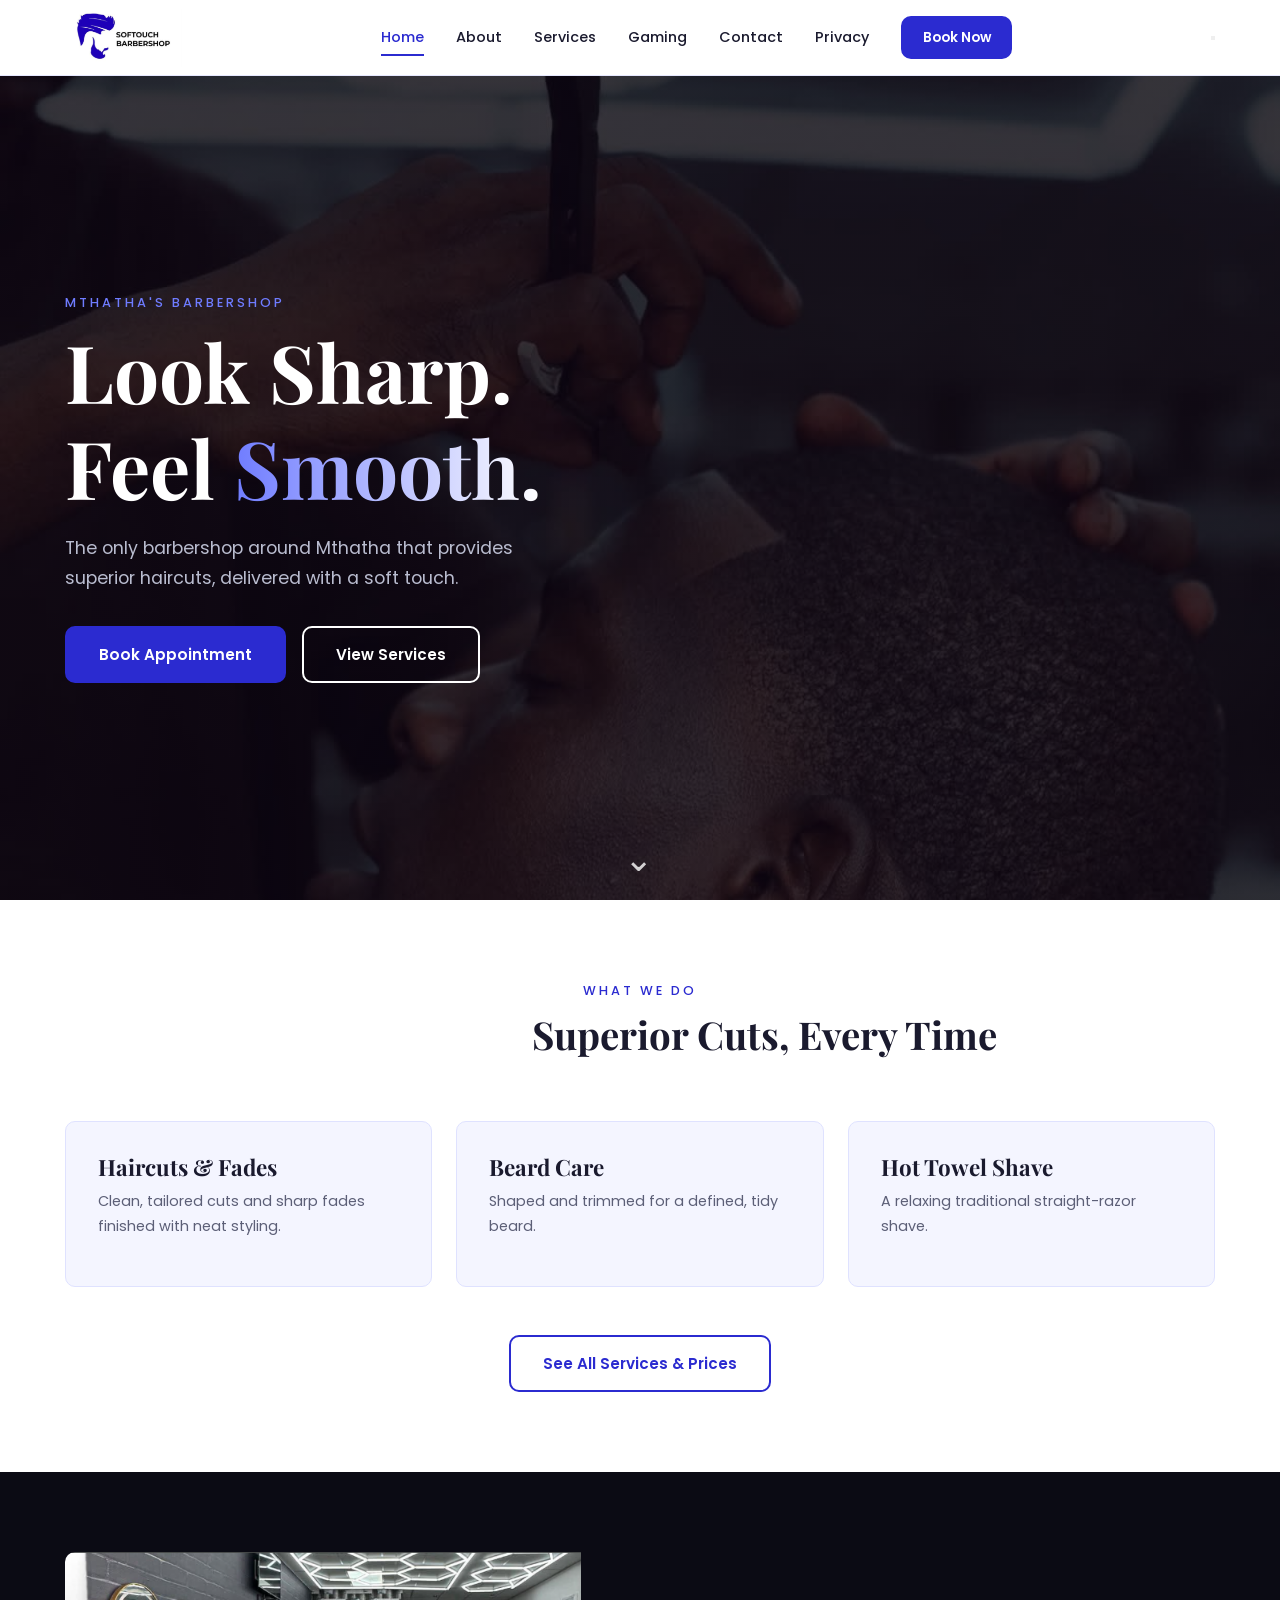
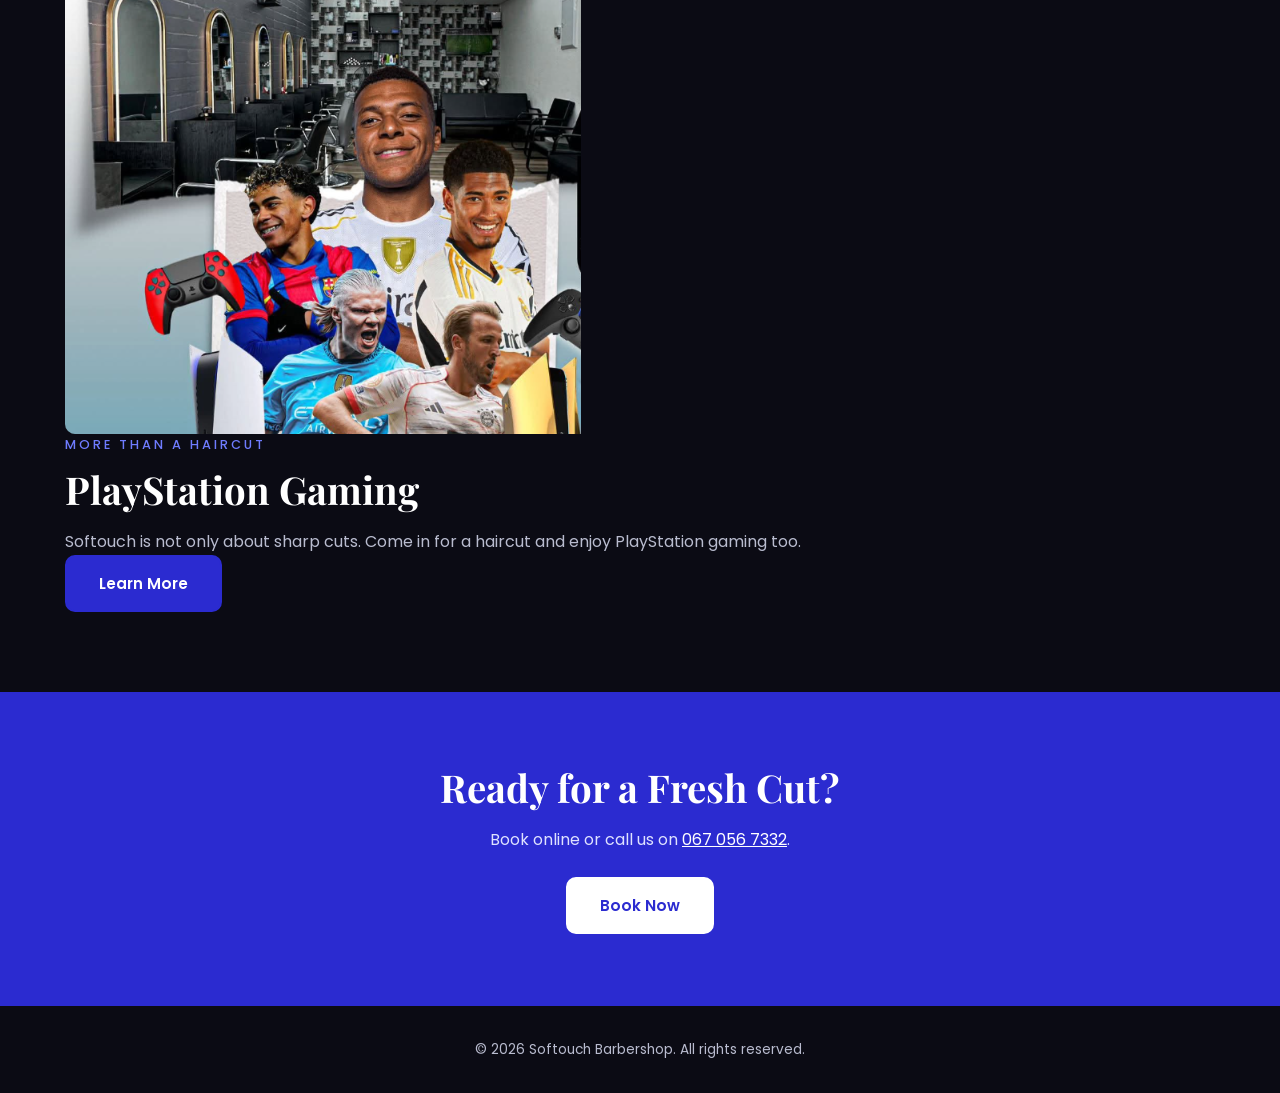
==== commit 94606f8a: "Added appropriate href" ====
--- a/index.html
+++ b/index.html
@@ -15,7 +15,7 @@
   <header class="header" id="header">
     <div class="container nav-wrap">
       <a href="index.html" class="logo">
-        <img src="images/logo.png" alt="Softouch Barbershop logo">
+        <img src="./images/logo.png" alt="Softouch Barbershop logo">
       </a>
       <nav class="nav" id="nav">
         <a href="index.html" class="active">Home</a>
--- a/css/style.css
+++ b/css/style.css
@@ -293,7 +293,7 @@
   color: var(--white);
   background:
     linear-gradient(rgba(5, 5, 20, 0.75), rgba(5, 5, 20, 0.75)),
-    url('./images/services.jpg') center/cover no-repeat,
+    url('../images/services.jpg') center/cover no-repeat,
     var(--black);
 }
 .hero-content { padding-top: 75px; }
